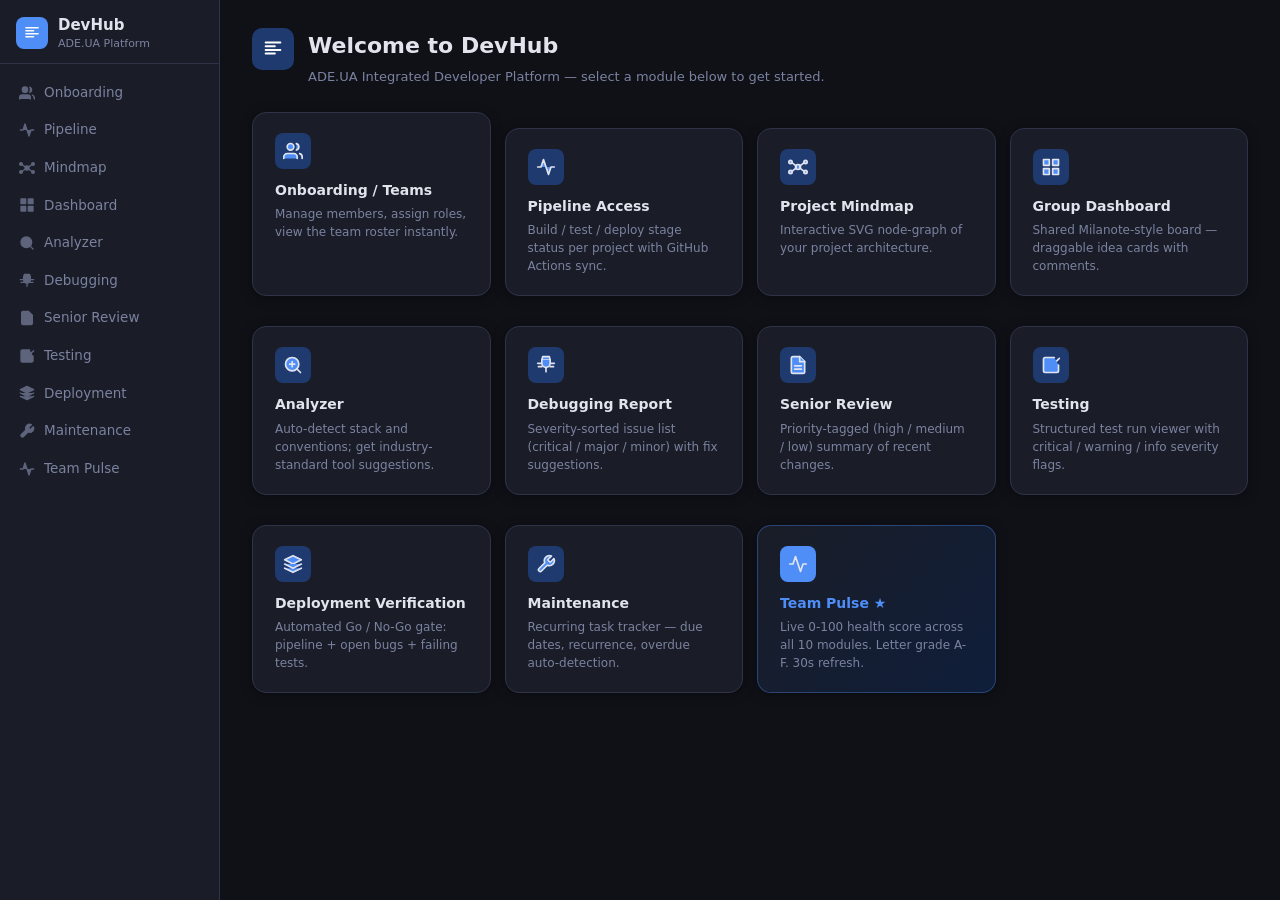
==== frontend/index.html @ e1cdd32f "feat: add SVG icons/logos to all pages, fix .gitignore + .bobignore, update README" ====
﻿<!DOCTYPE html>
<html lang="en">
<head>
  <meta charset="UTF-8" />
  <meta name="viewport" content="width=device-width, initial-scale=1.0" />
  <title>DevHub Platform - Home</title>
  <link rel="stylesheet" href="static/style.css" />
  <style>
    .home-grid { display:grid; grid-template-columns:repeat(auto-fill,minmax(220px,1fr)); gap:14px; margin-top:16px; }
    .home-card { text-decoration:none; color:inherit; transition:border-color .15s, transform .1s; }
    .home-card:hover { border-color:var(--accent); transform:translateY(-1px); }
    .home-card .home-card-icon { transition:background .15s; }
    .home-card-name { font-size:14px; font-weight:600; margin-bottom:4px; }
    .home-card-desc { font-size:12px; color:var(--text-muted); line-height:1.5; }
    .pulse-card { border-color:rgba(79,142,247,.35); background:linear-gradient(135deg,var(--surface),#0f1e3a); }
  </style>
</head>
<body>
<div class="app-shell">
  <nav class="sidebar">
    <div class="sidebar-logo">
      <div class="logo-mark"><svg viewBox="0 0 24 24" xmlns="http://www.w3.org/2000/svg"><path d="M4 5h16M4 9h10M4 13h16M4 17h10" stroke="#fff" stroke-width="2.2" stroke-linecap="round" fill="none"/></svg></div>
      <div class="logo-text"><strong>DevHub</strong><span>ADE.UA Platform</span></div>
    </div>
    <div class="nav-section">
      <a class="nav-link" href="pages/teams.html"><span class="nav-icon"><svg viewBox="0 0 24 24" fill="none" stroke="currentColor" stroke-width="2" stroke-linecap="round" stroke-linejoin="round"><path d="M17 21v-2a4 4 0 0 0-4-4H5a4 4 0 0 0-4 4v2"/><circle cx="9" cy="7" r="4"/><path d="M23 21v-2a4 4 0 0 0-3-3.87M16 3.13a4 4 0 0 1 0 7.75"/></svg></span> Onboarding</a>
      <a class="nav-link" href="pages/pipeline.html"><span class="nav-icon"><svg viewBox="0 0 24 24" fill="none" stroke="currentColor" stroke-width="2" stroke-linecap="round" stroke-linejoin="round"><polyline points="22 12 18 12 15 21 9 3 6 12 2 12"/></svg></span> Pipeline</a>
      <a class="nav-link" href="pages/mindmap.html"><span class="nav-icon"><svg viewBox="0 0 24 24" fill="none" stroke="currentColor" stroke-width="2" stroke-linecap="round" stroke-linejoin="round"><circle cx="12" cy="12" r="3"/><circle cx="3" cy="6" r="2"/><circle cx="21" cy="6" r="2"/><circle cx="3" cy="18" r="2"/><circle cx="21" cy="18" r="2"/><line x1="5" y1="7" x2="10" y2="11"/><line x1="19" y1="7" x2="14" y2="11"/><line x1="5" y1="17" x2="10" y2="13"/><line x1="19" y1="17" x2="14" y2="13"/></svg></span> Mindmap</a>
      <a class="nav-link" href="pages/dashboard.html"><span class="nav-icon"><svg viewBox="0 0 24 24" fill="none" stroke="currentColor" stroke-width="2" stroke-linecap="round" stroke-linejoin="round"><rect x="3" y="3" width="7" height="7"/><rect x="14" y="3" width="7" height="7"/><rect x="14" y="14" width="7" height="7"/><rect x="3" y="14" width="7" height="7"/></svg></span> Dashboard</a>
      <a class="nav-link" href="pages/analyzer.html"><span class="nav-icon"><svg viewBox="0 0 24 24" fill="none" stroke="currentColor" stroke-width="2" stroke-linecap="round" stroke-linejoin="round"><circle cx="11" cy="11" r="8"/><line x1="21" y1="21" x2="16.65" y2="16.65"/><line x1="11" y1="8" x2="11" y2="14"/><line x1="8" y1="11" x2="14" y2="11"/></svg></span> Analyzer</a>
      <a class="nav-link" href="pages/debugging.html"><span class="nav-icon"><svg viewBox="0 0 24 24" fill="none" stroke="currentColor" stroke-width="2" stroke-linecap="round" stroke-linejoin="round"><path d="M8 2h8l1 4H7z"/><path d="M7 6v4a5 5 0 0 0 10 0V6"/><path d="M12 16v4"/><path d="M2 10h4M18 10h4M3 14h4M17 14h4"/></svg></span> Debugging</a>
      <a class="nav-link" href="pages/review.html"><span class="nav-icon"><svg viewBox="0 0 24 24" fill="none" stroke="currentColor" stroke-width="2" stroke-linecap="round" stroke-linejoin="round"><path d="M14 2H6a2 2 0 0 0-2 2v16a2 2 0 0 0 2 2h12a2 2 0 0 0 2-2V8z"/><polyline points="14 2 14 8 20 8"/><line x1="16" y1="13" x2="8" y2="13"/><line x1="16" y1="17" x2="8" y2="17"/></svg></span> Senior Review</a>
      <a class="nav-link" href="pages/testing.html"><span class="nav-icon"><svg viewBox="0 0 24 24" fill="none" stroke="currentColor" stroke-width="2" stroke-linecap="round" stroke-linejoin="round"><polyline points="9 11 12 14 22 4"/><path d="M21 12v7a2 2 0 0 1-2 2H5a2 2 0 0 1-2-2V5a2 2 0 0 1 2-2h11"/></svg></span> Testing</a>
      <a class="nav-link" href="pages/deployment.html"><span class="nav-icon"><svg viewBox="0 0 24 24" fill="none" stroke="currentColor" stroke-width="2" stroke-linecap="round" stroke-linejoin="round"><path d="M12 2L2 7l10 5 10-5-10-5z"/><path d="M2 17l10 5 10-5"/><path d="M2 12l10 5 10-5"/></svg></span> Deployment</a>
      <a class="nav-link" href="pages/maintenance.html"><span class="nav-icon"><svg viewBox="0 0 24 24" fill="none" stroke="currentColor" stroke-width="2" stroke-linecap="round" stroke-linejoin="round"><path d="M14.7 6.3a1 1 0 0 0 0 1.4l1.6 1.6a1 1 0 0 0 1.4 0l3.77-3.77a6 6 0 0 1-7.94 7.94l-6.91 6.91a2.12 2.12 0 0 1-3-3l6.91-6.91a6 6 0 0 1 7.94-7.94l-3.76 3.76z"/></svg></span> Maintenance</a>
      <a class="nav-link" href="pages/pulse.html"><span class="nav-icon"><svg viewBox="0 0 24 24" fill="none" stroke="currentColor" stroke-width="2" stroke-linecap="round" stroke-linejoin="round"><polyline points="22 12 18 12 15 21 9 3 6 12 2 12"/></svg></span> Team Pulse</a>
    </div>
  </nav>

  <main class="main-content">
    <div class="page-header">
      <div class="page-header-icon"><svg viewBox="0 0 24 24" xmlns="http://www.w3.org/2000/svg"><path d="M4 5h16M4 9h10M4 13h16M4 17h10" stroke="#fff" stroke-width="2.2" stroke-linecap="round" fill="none"/></svg></div>
      <div class="page-header-text">
        <div class="page-title">Welcome to DevHub</div>
        <div class="page-sub">ADE.UA Integrated Developer Platform — select a module below to get started.</div>
      </div>
    </div>

    <div class="home-grid">

      <a class="card home-card" href="pages/teams.html">
        <div class="home-card-icon"><svg viewBox="0 0 24 24" fill="none" stroke="currentColor" stroke-width="2" stroke-linecap="round" stroke-linejoin="round"><path d="M17 21v-2a4 4 0 0 0-4-4H5a4 4 0 0 0-4 4v2"/><circle cx="9" cy="7" r="4"/><path d="M23 21v-2a4 4 0 0 0-3-3.87M16 3.13a4 4 0 0 1 0 7.75"/></svg></div>
        <div class="home-card-name">Onboarding / Teams</div>
        <div class="home-card-desc">Manage members, assign roles, view the team roster instantly.</div>
      </a>

      <a class="card home-card" href="pages/pipeline.html">
        <div class="home-card-icon"><svg viewBox="0 0 24 24" fill="none" stroke="currentColor" stroke-width="2" stroke-linecap="round" stroke-linejoin="round"><polyline points="22 12 18 12 15 21 9 3 6 12 2 12"/></svg></div>
        <div class="home-card-name">Pipeline Access</div>
        <div class="home-card-desc">Build / test / deploy stage status per project with GitHub Actions sync.</div>
      </a>

      <a class="card home-card" href="pages/mindmap.html">
        <div class="home-card-icon"><svg viewBox="0 0 24 24" fill="none" stroke="currentColor" stroke-width="2" stroke-linecap="round" stroke-linejoin="round"><circle cx="12" cy="12" r="3"/><circle cx="3" cy="6" r="2"/><circle cx="21" cy="6" r="2"/><circle cx="3" cy="18" r="2"/><circle cx="21" cy="18" r="2"/><line x1="5" y1="7" x2="10" y2="11"/><line x1="19" y1="7" x2="14" y2="11"/><line x1="5" y1="17" x2="10" y2="13"/><line x1="19" y1="17" x2="14" y2="13"/></svg></div>
        <div class="home-card-name">Project Mindmap</div>
        <div class="home-card-desc">Interactive SVG node-graph of your project architecture.</div>
      </a>

      <a class="card home-card" href="pages/dashboard.html">
        <div class="home-card-icon"><svg viewBox="0 0 24 24" fill="none" stroke="currentColor" stroke-width="2" stroke-linecap="round" stroke-linejoin="round"><rect x="3" y="3" width="7" height="7"/><rect x="14" y="3" width="7" height="7"/><rect x="14" y="14" width="7" height="7"/><rect x="3" y="14" width="7" height="7"/></svg></div>
        <div class="home-card-name">Group Dashboard</div>
        <div class="home-card-desc">Shared Milanote-style board — draggable idea cards with comments.</div>
      </a>

      <a class="card home-card" href="pages/analyzer.html">
        <div class="home-card-icon"><svg viewBox="0 0 24 24" fill="none" stroke="currentColor" stroke-width="2" stroke-linecap="round" stroke-linejoin="round"><circle cx="11" cy="11" r="8"/><line x1="21" y1="21" x2="16.65" y2="16.65"/><line x1="11" y1="8" x2="11" y2="14"/><line x1="8" y1="11" x2="14" y2="11"/></svg></div>
        <div class="home-card-name">Analyzer</div>
        <div class="home-card-desc">Auto-detect stack and conventions; get industry-standard tool suggestions.</div>
      </a>

      <a class="card home-card" href="pages/debugging.html">
        <div class="home-card-icon"><svg viewBox="0 0 24 24" fill="none" stroke="currentColor" stroke-width="2" stroke-linecap="round" stroke-linejoin="round"><path d="M8 2h8l1 4H7z"/><path d="M7 6v4a5 5 0 0 0 10 0V6"/><path d="M12 16v4"/><path d="M2 10h4M18 10h4M3 14h4M17 14h4"/></svg></div>
        <div class="home-card-name">Debugging Report</div>
        <div class="home-card-desc">Severity-sorted issue list (critical / major / minor) with fix suggestions.</div>
      </a>

      <a class="card home-card" href="pages/review.html">
        <div class="home-card-icon"><svg viewBox="0 0 24 24" fill="none" stroke="currentColor" stroke-width="2" stroke-linecap="round" stroke-linejoin="round"><path d="M14 2H6a2 2 0 0 0-2 2v16a2 2 0 0 0 2 2h12a2 2 0 0 0 2-2V8z"/><polyline points="14 2 14 8 20 8"/><line x1="16" y1="13" x2="8" y2="13"/><line x1="16" y1="17" x2="8" y2="17"/></svg></div>
        <div class="home-card-name">Senior Review</div>
        <div class="home-card-desc">Priority-tagged (high / medium / low) summary of recent changes.</div>
      </a>

      <a class="card home-card" href="pages/testing.html">
        <div class="home-card-icon"><svg viewBox="0 0 24 24" fill="none" stroke="currentColor" stroke-width="2" stroke-linecap="round" stroke-linejoin="round"><polyline points="9 11 12 14 22 4"/><path d="M21 12v7a2 2 0 0 1-2 2H5a2 2 0 0 1-2-2V5a2 2 0 0 1 2-2h11"/></svg></div>
        <div class="home-card-name">Testing</div>
        <div class="home-card-desc">Structured test run viewer with critical / warning / info severity flags.</div>
      </a>

      <a class="card home-card" href="pages/deployment.html">
        <div class="home-card-icon"><svg viewBox="0 0 24 24" fill="none" stroke="currentColor" stroke-width="2" stroke-linecap="round" stroke-linejoin="round"><path d="M12 2L2 7l10 5 10-5-10-5z"/><path d="M2 17l10 5 10-5"/><path d="M2 12l10 5 10-5"/></svg></div>
        <div class="home-card-name">Deployment Verification</div>
        <div class="home-card-desc">Automated Go / No-Go gate: pipeline + open bugs + failing tests.</div>
      </a>

      <a class="card home-card" href="pages/maintenance.html">
        <div class="home-card-icon"><svg viewBox="0 0 24 24" fill="none" stroke="currentColor" stroke-width="2" stroke-linecap="round" stroke-linejoin="round"><path d="M14.7 6.3a1 1 0 0 0 0 1.4l1.6 1.6a1 1 0 0 0 1.4 0l3.77-3.77a6 6 0 0 1-7.94 7.94l-6.91 6.91a2.12 2.12 0 0 1-3-3l6.91-6.91a6 6 0 0 1 7.94-7.94l-3.76 3.76z"/></svg></div>
        <div class="home-card-name">Maintenance</div>
        <div class="home-card-desc">Recurring task tracker — due dates, recurrence, overdue auto-detection.</div>
      </a>

      <a class="card home-card pulse-card" href="pages/pulse.html">
        <div class="home-card-icon" style="background:var(--accent)"><svg viewBox="0 0 24 24" fill="none" stroke="currentColor" stroke-width="2" stroke-linecap="round" stroke-linejoin="round"><polyline points="22 12 18 12 15 21 9 3 6 12 2 12"/></svg></div>
        <div class="home-card-name" style="color:var(--accent)">Team Pulse ★</div>
        <div class="home-card-desc">Live 0-100 health score across all 10 modules. Letter grade A-F. 30s refresh.</div>
      </a>

    </div>
  </main>
</div>
<div id="toast-container"></div>
<script src="static/app.js"></script>
<script src="static/api-client.js"></script>
</body>
</html>
---- frontend/static/style.css ----
﻿/* -- DevHub Platform -- Global Stylesheet ----------------------------------- */

:root {
  --bg:          #0f1117;
  --surface:     #1a1d27;
  --surface-2:   #22263a;
  --border:      #2e3347;
  --text:        #e2e4ed;
  --text-muted:  #7b82a0;
  --accent:      #4f8ef7;
  --accent-dim:  #1e3a6e;
  --success:     #2ecc71;
  --warning:     #f39c12;
  --danger:      #e74c3c;
  --info:        #3498db;
  --radius:      8px;
  --radius-lg:   14px;
  --shadow:      0 2px 12px rgba(0,0,0,.35);
  --nav-width:   220px;
  --font:        -apple-system, "Segoe UI", system-ui, sans-serif;
}

*, *::before, *::after { box-sizing: border-box; margin: 0; padding: 0; }

html, body {
  height: 100%;
  font-family: var(--font);
  font-size: 14px;
  line-height: 1.6;
  background: var(--bg);
  color: var(--text);
}

/* -- Layout --------------------------------------------------------------- */
.app-shell {
  display: flex;
  height: 100vh;
  overflow: hidden;
}

.sidebar {
  width: var(--nav-width);
  background: var(--surface);
  border-right: 1px solid var(--border);
  display: flex;
  flex-direction: column;
  flex-shrink: 0;
  overflow-y: auto;
}

.sidebar-logo {
  padding: 16px 16px 12px;
  border-bottom: 1px solid var(--border);
  display: flex;
  align-items: center;
  gap: 10px;
}
.sidebar-logo .logo-mark {
  width: 32px; height: 32px; flex-shrink: 0;
  background: var(--accent);
  border-radius: 8px;
  display: flex; align-items: center; justify-content: center;
}
.sidebar-logo .logo-mark svg { width: 18px; height: 18px; fill: #fff; }
.sidebar-logo .logo-text { line-height: 1.2; }
.sidebar-logo .logo-text strong { font-size: 15px; font-weight: 700; color: var(--text); display: block; }
.sidebar-logo .logo-text span   { color: var(--text-muted); font-weight: 400; font-size: 11px; }

.nav-section { padding: 10px 0 4px; }
.nav-label { font-size: 10px; text-transform: uppercase; letter-spacing: 1px; color: var(--text-muted); padding: 0 16px 4px; }

.nav-link {
  display: flex;
  align-items: center;
  gap: 9px;
  padding: 8px 16px;
  color: var(--text-muted);
  text-decoration: none;
  font-size: 13.5px;
  transition: background .15s, color .15s;
  border-left: 3px solid transparent;
}
.nav-link:hover        { background: var(--surface-2); color: var(--text); }
.nav-link.active       { color: var(--accent); border-left-color: var(--accent); background: var(--accent-dim); }
.nav-link .nav-icon    { width: 16px; height: 16px; flex-shrink: 0; opacity: .7; }
.nav-link:hover .nav-icon, .nav-link.active .nav-icon { opacity: 1; }
.nav-link .nav-icon svg { width: 16px; height: 16px; fill: currentColor; display: block; }

.main-content {
  flex: 1;
  overflow-y: auto;
  padding: 28px 32px;
  background: var(--bg);
}

/* -- Page header ---------------------------------------------------------- */
.page-header { margin-bottom: 24px; display: flex; align-items: flex-start; gap: 14px; }
.page-header-icon {
  width: 42px; height: 42px; flex-shrink: 0;
  background: var(--accent-dim);
  border-radius: 10px;
  display: flex; align-items: center; justify-content: center;
}
.page-header-icon svg { width: 22px; height: 22px; fill: var(--accent); }
.page-header-text { flex: 1; }
.page-title  { font-size: 22px; font-weight: 700; color: var(--text); }
.page-sub    { color: var(--text-muted); font-size: 13px; margin-top: 4px; }

/* -- Cards ----------------------------------------------------------------- */
.card {
  background: var(--surface);
  border: 1px solid var(--border);
  border-radius: var(--radius-lg);
  padding: 20px 22px;
  box-shadow: var(--shadow);
}
.card + .card { margin-top: 16px; }
.card-title { font-size: 15px; font-weight: 600; margin-bottom: 12px; display: flex; align-items: center; gap: 8px; }
.card-title svg { width: 16px; height: 16px; fill: var(--accent); flex-shrink: 0; }
/* Home grid cards */
.home-card-icon {
  width: 36px; height: 36px;
  background: var(--accent-dim);
  border-radius: 8px;
  display: flex; align-items: center; justify-content: center;
  margin-bottom: 10px;
}
.home-card-icon svg { width: 20px; height: 20px; fill: var(--accent); }
.card:hover .home-card-icon { background: var(--accent); }
.card:hover .home-card-icon svg { fill: #fff; }

/* -- Badges ---------------------------------------------------------------- */
.badge {
  display: inline-block;
  padding: 2px 9px;
  border-radius: 99px;
  font-size: 11.5px;
  font-weight: 600;
  text-transform: uppercase;
  letter-spacing: .4px;
}
.badge-success  { background: #1a3d2b; color: var(--success); }
.badge-warning  { background: #3a2a0a; color: var(--warning); }
.badge-danger   { background: #3a0f0f; color: var(--danger);  }
.badge-info     { background: #0e2840; color: var(--info);    }
.badge-muted    { background: var(--surface-2); color: var(--text-muted); }
.badge-accent   { background: var(--accent-dim); color: var(--accent); }

/* -- Buttons --------------------------------------------------------------- */
.btn {
  display: inline-flex;
  align-items: center;
  gap: 6px;
  padding: 7px 16px;
  border-radius: var(--radius);
  font-size: 13px;
  font-weight: 500;
  cursor: pointer;
  border: 1px solid transparent;
  transition: opacity .15s, background .15s;
  text-decoration: none;
}
.btn:disabled { opacity: .45; cursor: not-allowed; }
.btn-primary  { background: var(--accent); color: #fff; border-color: var(--accent); }
.btn-primary:hover  { opacity: .88; }
.btn-danger   { background: var(--danger); color: #fff; border-color: var(--danger); }
.btn-danger:hover   { opacity: .88; }
.btn-ghost    { background: transparent; color: var(--text-muted); border-color: var(--border); }
.btn-ghost:hover    { background: var(--surface-2); color: var(--text); }
.btn-sm { padding: 4px 10px; font-size: 12px; }

/* -- Forms ----------------------------------------------------------------- */
.form-group { margin-bottom: 14px; }
.form-label { display: block; font-size: 12.5px; color: var(--text-muted); margin-bottom: 5px; }
.form-input, .form-select, .form-textarea {
  width: 100%;
  background: var(--surface-2);
  border: 1px solid var(--border);
  border-radius: var(--radius);
  color: var(--text);
  font-family: var(--font);
  font-size: 13.5px;
  padding: 7px 11px;
  outline: none;
  transition: border-color .15s;
}
.form-input:focus, .form-select:focus, .form-textarea:focus { border-color: var(--accent); }
.form-textarea { resize: vertical; min-height: 80px; }
.form-select option { background: var(--surface-2); }

/* -- Table ----------------------------------------------------------------- */
.table-wrap { overflow-x: auto; }
table { width: 100%; border-collapse: collapse; font-size: 13.5px; }
thead th {
  text-align: left;
  padding: 9px 12px;
  font-size: 11.5px;
  text-transform: uppercase;
  letter-spacing: .6px;
  color: var(--text-muted);
  border-bottom: 1px solid var(--border);
}
tbody td { padding: 10px 12px; border-bottom: 1px solid var(--border); vertical-align: middle; }
tbody tr:last-child td { border-bottom: none; }
tbody tr:hover { background: var(--surface-2); }

/* -- Toast notifications --------------------------------------------------- */
#toast-container {
  position: fixed;
  bottom: 24px;
  right: 24px;
  display: flex;
  flex-direction: column;
  gap: 8px;
  z-index: 9999;
}
.toast {
  background: var(--surface);
  border: 1px solid var(--border);
  border-radius: var(--radius);
  padding: 10px 16px;
  font-size: 13px;
  box-shadow: var(--shadow);
  animation: slide-in .2s ease;
  max-width: 320px;
}
.toast.success { border-left: 3px solid var(--success); }
.toast.error   { border-left: 3px solid var(--danger);  }
.toast.info    { border-left: 3px solid var(--accent);  }
@keyframes slide-in { from { transform: translateX(30px); opacity: 0; } to { transform: none; opacity: 1; } }

/* -- Utility --------------------------------------------------------------- */
.flex         { display: flex; }
.flex-col     { flex-direction: column; }
.items-center { align-items: center; }
.justify-between { justify-content: space-between; }
.gap-8        { gap: 8px; }
.gap-12       { gap: 12px; }
.mt-8         { margin-top: 8px; }
.mt-16        { margin-top: 16px; }
.mt-24        { margin-top: 24px; }
.text-muted   { color: var(--text-muted); }
.text-sm      { font-size: 12.5px; }
.w-full       { width: 100%; }
.grid-2       { display: grid; grid-template-columns: 1fr 1fr; gap: 16px; }
.grid-3       { display: grid; grid-template-columns: repeat(3, 1fr); gap: 16px; }

/* -- Pulse ring (Team Pulse page) ------------------------------------------ */
.pulse-ring-wrap { position: relative; display: inline-flex; align-items: center; justify-content: center; }
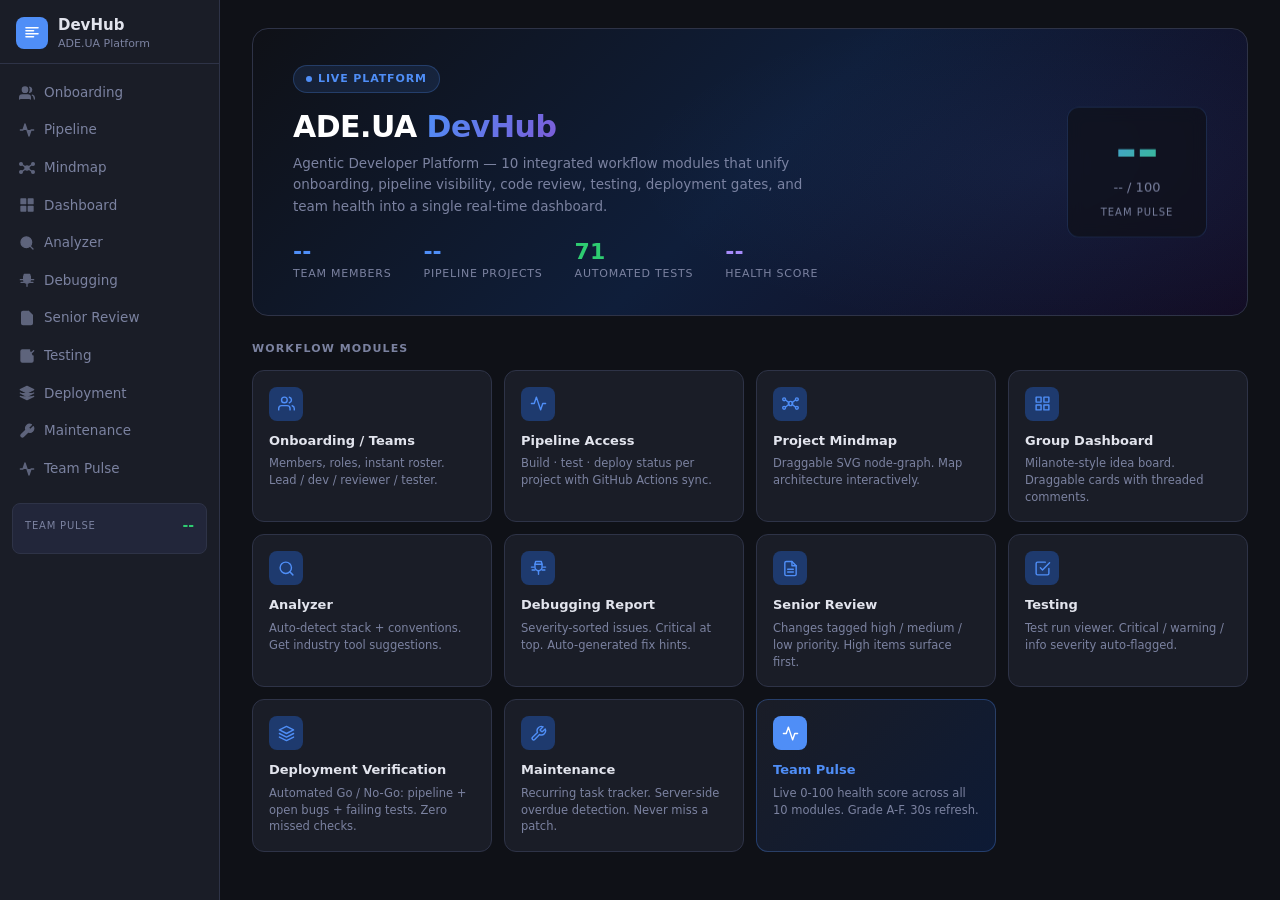
==== commit cfce305e: "feat: Grade A pulse (100/100), UI overhaul homepage, remove names from splash, add issue resolve end" ====
--- a/frontend/index.html
+++ b/frontend/index.html
@@ -3,16 +3,93 @@
 <head>
   <meta charset="UTF-8" />
   <meta name="viewport" content="width=device-width, initial-scale=1.0" />
-  <title>DevHub Platform - Home</title>
+  <title>ADE.UA DevHub - Home</title>
   <link rel="stylesheet" href="static/style.css" />
   <style>
-    .home-grid { display:grid; grid-template-columns:repeat(auto-fill,minmax(220px,1fr)); gap:14px; margin-top:16px; }
-    .home-card { text-decoration:none; color:inherit; transition:border-color .15s, transform .1s; }
-    .home-card:hover { border-color:var(--accent); transform:translateY(-1px); }
-    .home-card .home-card-icon { transition:background .15s; }
-    .home-card-name { font-size:14px; font-weight:600; margin-bottom:4px; }
-    .home-card-desc { font-size:12px; color:var(--text-muted); line-height:1.5; }
-    .pulse-card { border-color:rgba(79,142,247,.35); background:linear-gradient(135deg,var(--surface),#0f1e3a); }
+    /* Hero */
+    .hero {
+      background: linear-gradient(135deg, #0f1117 0%, #0f1e3a 50%, #130d25 100%);
+      border: 1px solid var(--border);
+      border-radius: 16px;
+      padding: 36px 40px 32px;
+      margin-bottom: 24px;
+      position: relative;
+      overflow: hidden;
+    }
+    .hero::before {
+      content:'';position:absolute;inset:0;
+      background: radial-gradient(ellipse 60% 80% at 80% 50%, rgba(79,142,247,.07) 0%, transparent 70%);
+      pointer-events:none;
+    }
+    .hero-badge {
+      display:inline-flex;align-items:center;gap:6px;
+      background:rgba(79,142,247,.12);border:1px solid rgba(79,142,247,.25);
+      border-radius:99px;padding:4px 12px;font-size:11px;font-weight:600;
+      letter-spacing:.08em;text-transform:uppercase;color:var(--accent);
+      margin-bottom:16px;
+    }
+    .hero-badge-dot { width:6px;height:6px;border-radius:50%;background:var(--accent);animation:pulse-dot 2s ease infinite; }
+    @keyframes pulse-dot { 0%,100%{opacity:1;transform:scale(1)} 50%{opacity:.5;transform:scale(.8)} }
+    .hero-title { font-size:30px;font-weight:800;color:#fff;letter-spacing:-.5px;line-height:1.2;margin-bottom:8px; }
+    .hero-title span { background:linear-gradient(120deg,var(--accent),#7c5cd8);-webkit-background-clip:text;-webkit-text-fill-color:transparent;background-clip:text; }
+    .hero-sub { font-size:13.5px;color:var(--text-muted);max-width:540px;line-height:1.6;margin-bottom:24px; }
+    .hero-stats { display:flex;gap:32px;flex-wrap:wrap; }
+    .hero-stat { display:flex;flex-direction:column;gap:2px; }
+    .hero-stat-val { font-size:22px;font-weight:800;color:#fff;line-height:1; }
+    .hero-stat-val.green { color:var(--success); }
+    .hero-stat-val.blue  { color:var(--accent); }
+    .hero-stat-val.purple{ color:#a78bfa; }
+    .hero-stat-label { font-size:11px;color:var(--text-muted);text-transform:uppercase;letter-spacing:.07em; }
+    /* Pulse widget */
+    .pulse-widget {
+      position:absolute;right:40px;top:50%;transform:translateY(-50%);
+      background:rgba(15,17,23,.7);border:1px solid rgba(79,142,247,.2);
+      border-radius:12px;padding:16px 20px;min-width:140px;text-align:center;
+      backdrop-filter:blur(8px);
+    }
+    .pulse-grade { font-size:52px;font-weight:900;line-height:1;
+      background:linear-gradient(135deg,var(--accent),var(--success));
+      -webkit-background-clip:text;-webkit-text-fill-color:transparent;background-clip:text; }
+    .pulse-score-val { font-size:13px;color:var(--text-muted);margin-top:2px; }
+    .pulse-label { font-size:10px;text-transform:uppercase;letter-spacing:.1em;color:var(--text-muted);margin-top:6px; }
+    /* Module grid */
+    .section-title { font-size:11px;font-weight:700;text-transform:uppercase;letter-spacing:.1em;color:var(--text-muted);margin-bottom:12px;margin-top:4px; }
+    .mod-grid { display:grid;grid-template-columns:repeat(auto-fill,minmax(200px,1fr));gap:12px;margin-bottom:20px; }
+    .mod-card {
+      text-decoration:none;color:inherit;
+      background:var(--surface);border:1px solid var(--border);border-radius:12px;
+      padding:16px;display:flex;flex-direction:column;gap:0;
+      transition:border-color .15s,transform .12s,background .15s;cursor:pointer;
+    }
+    .mod-card:hover { border-color:var(--accent);transform:translateY(-2px);background:var(--surface-2); }
+    .mod-icon {
+      width:34px;height:34px;border-radius:8px;background:var(--accent-dim);
+      display:flex;align-items:center;justify-content:center;margin-bottom:10px;
+      transition:background .15s;
+    }
+    .mod-icon svg { width:17px;height:17px;stroke:var(--accent); }
+    .mod-card:hover .mod-icon { background:var(--accent); }
+    .mod-card:hover .mod-icon svg { stroke:#fff; }
+    .mod-name { font-size:13px;font-weight:600;margin-bottom:4px;color:var(--text); }
+    .mod-desc { font-size:11.5px;color:var(--text-muted);line-height:1.45; }
+    .mod-card.pulse-card { border-color:rgba(79,142,247,.3);background:linear-gradient(135deg,var(--surface),#0d1a35); }
+    .mod-card.pulse-card .mod-icon { background:var(--accent); }
+    .mod-card.pulse-card .mod-icon svg { stroke:#fff; }
+    .mod-card.pulse-card .mod-name { color:var(--accent); }
+    /* Sidebar pulse live */
+    .sidebar-pulse {
+      margin:12px 12px 0;padding:10px 12px;
+      background:var(--surface-2);border:1px solid var(--border);border-radius:8px;font-size:12px;
+    }
+    .sidebar-pulse-header { display:flex;justify-content:space-between;align-items:center;margin-bottom:6px; }
+    .sidebar-pulse-label { font-size:10px;text-transform:uppercase;letter-spacing:.08em;color:var(--text-muted); }
+    .sidebar-pulse-grade { font-weight:800;color:var(--success);font-size:14px; }
+    .dim-bar-wrap { display:flex;flex-direction:column;gap:4px; }
+    .dim-bar-row { display:flex;align-items:center;gap:6px; }
+    .dim-bar-name { width:52px;font-size:10px;color:var(--text-muted);flex-shrink:0;text-transform:capitalize; }
+    .dim-bar-track { flex:1;height:4px;background:rgba(255,255,255,.07);border-radius:99px;overflow:hidden; }
+    .dim-bar-fill { height:100%;border-radius:99px;background:var(--accent);transition:width .6s ease; }
+    .dim-bar-fill.full { background:var(--success); }
   </style>
 </head>
 <body>
@@ -27,7 +104,7 @@
       <a class="nav-link" href="pages/pipeline.html"><span class="nav-icon"><svg viewBox="0 0 24 24" fill="none" stroke="currentColor" stroke-width="2" stroke-linecap="round" stroke-linejoin="round"><polyline points="22 12 18 12 15 21 9 3 6 12 2 12"/></svg></span> Pipeline</a>
       <a class="nav-link" href="pages/mindmap.html"><span class="nav-icon"><svg viewBox="0 0 24 24" fill="none" stroke="currentColor" stroke-width="2" stroke-linecap="round" stroke-linejoin="round"><circle cx="12" cy="12" r="3"/><circle cx="3" cy="6" r="2"/><circle cx="21" cy="6" r="2"/><circle cx="3" cy="18" r="2"/><circle cx="21" cy="18" r="2"/><line x1="5" y1="7" x2="10" y2="11"/><line x1="19" y1="7" x2="14" y2="11"/><line x1="5" y1="17" x2="10" y2="13"/><line x1="19" y1="17" x2="14" y2="13"/></svg></span> Mindmap</a>
       <a class="nav-link" href="pages/dashboard.html"><span class="nav-icon"><svg viewBox="0 0 24 24" fill="none" stroke="currentColor" stroke-width="2" stroke-linecap="round" stroke-linejoin="round"><rect x="3" y="3" width="7" height="7"/><rect x="14" y="3" width="7" height="7"/><rect x="14" y="14" width="7" height="7"/><rect x="3" y="14" width="7" height="7"/></svg></span> Dashboard</a>
-      <a class="nav-link" href="pages/analyzer.html"><span class="nav-icon"><svg viewBox="0 0 24 24" fill="none" stroke="currentColor" stroke-width="2" stroke-linecap="round" stroke-linejoin="round"><circle cx="11" cy="11" r="8"/><line x1="21" y1="21" x2="16.65" y2="16.65"/><line x1="11" y1="8" x2="11" y2="14"/><line x1="8" y1="11" x2="14" y2="11"/></svg></span> Analyzer</a>
+      <a class="nav-link" href="pages/analyzer.html"><span class="nav-icon"><svg viewBox="0 0 24 24" fill="none" stroke="currentColor" stroke-width="2" stroke-linecap="round" stroke-linejoin="round"><circle cx="11" cy="11" r="8"/><line x1="21" y1="21" x2="16.65" y2="16.65"/></svg></span> Analyzer</a>
       <a class="nav-link" href="pages/debugging.html"><span class="nav-icon"><svg viewBox="0 0 24 24" fill="none" stroke="currentColor" stroke-width="2" stroke-linecap="round" stroke-linejoin="round"><path d="M8 2h8l1 4H7z"/><path d="M7 6v4a5 5 0 0 0 10 0V6"/><path d="M12 16v4"/><path d="M2 10h4M18 10h4M3 14h4M17 14h4"/></svg></span> Debugging</a>
       <a class="nav-link" href="pages/review.html"><span class="nav-icon"><svg viewBox="0 0 24 24" fill="none" stroke="currentColor" stroke-width="2" stroke-linecap="round" stroke-linejoin="round"><path d="M14 2H6a2 2 0 0 0-2 2v16a2 2 0 0 0 2 2h12a2 2 0 0 0 2-2V8z"/><polyline points="14 2 14 8 20 8"/><line x1="16" y1="13" x2="8" y2="13"/><line x1="16" y1="17" x2="8" y2="17"/></svg></span> Senior Review</a>
       <a class="nav-link" href="pages/testing.html"><span class="nav-icon"><svg viewBox="0 0 24 24" fill="none" stroke="currentColor" stroke-width="2" stroke-linecap="round" stroke-linejoin="round"><polyline points="9 11 12 14 22 4"/><path d="M21 12v7a2 2 0 0 1-2 2H5a2 2 0 0 1-2-2V5a2 2 0 0 1 2-2h11"/></svg></span> Testing</a>
@@ -35,83 +112,94 @@
       <a class="nav-link" href="pages/maintenance.html"><span class="nav-icon"><svg viewBox="0 0 24 24" fill="none" stroke="currentColor" stroke-width="2" stroke-linecap="round" stroke-linejoin="round"><path d="M14.7 6.3a1 1 0 0 0 0 1.4l1.6 1.6a1 1 0 0 0 1.4 0l3.77-3.77a6 6 0 0 1-7.94 7.94l-6.91 6.91a2.12 2.12 0 0 1-3-3l6.91-6.91a6 6 0 0 1 7.94-7.94l-3.76 3.76z"/></svg></span> Maintenance</a>
       <a class="nav-link" href="pages/pulse.html"><span class="nav-icon"><svg viewBox="0 0 24 24" fill="none" stroke="currentColor" stroke-width="2" stroke-linecap="round" stroke-linejoin="round"><polyline points="22 12 18 12 15 21 9 3 6 12 2 12"/></svg></span> Team Pulse</a>
     </div>
+    <!-- Live Pulse mini-widget in sidebar -->
+    <div class="sidebar-pulse" id="sb-pulse">
+      <div class="sidebar-pulse-header">
+        <span class="sidebar-pulse-label">Team Pulse</span>
+        <span class="sidebar-pulse-grade" id="sb-grade">--</span>
+      </div>
+      <div class="dim-bar-wrap" id="sb-dims"></div>
+    </div>
   </nav>
 
   <main class="main-content">
-    <div class="page-header">
-      <div class="page-header-icon"><svg viewBox="0 0 24 24" xmlns="http://www.w3.org/2000/svg"><path d="M4 5h16M4 9h10M4 13h16M4 17h10" stroke="#fff" stroke-width="2.2" stroke-linecap="round" fill="none"/></svg></div>
-      <div class="page-header-text">
-        <div class="page-title">Welcome to DevHub</div>
-        <div class="page-sub">ADE.UA Integrated Developer Platform — select a module below to get started.</div>
+
+    <!-- Hero -->
+    <div class="hero">
+      <div class="hero-badge"><span class="hero-badge-dot"></span>Live Platform</div>
+      <div class="hero-title">ADE.UA <span>DevHub</span></div>
+      <div class="hero-sub">Agentic Developer Platform — 10 integrated workflow modules that unify onboarding, pipeline visibility, code review, testing, deployment gates, and team health into a single real-time dashboard.</div>
+      <div class="hero-stats">
+        <div class="hero-stat"><span class="hero-stat-val blue" id="stat-members">--</span><span class="hero-stat-label">Team Members</span></div>
+        <div class="hero-stat"><span class="hero-stat-val blue" id="stat-projects">--</span><span class="hero-stat-label">Pipeline Projects</span></div>
+        <div class="hero-stat"><span class="hero-stat-val green" id="stat-tests">71</span><span class="hero-stat-label">Automated Tests</span></div>
+        <div class="hero-stat"><span class="hero-stat-val purple" id="stat-score">--</span><span class="hero-stat-label">Health Score</span></div>
       </div>
-    </div>
-
-    <div class="home-grid">
-
-      <a class="card home-card" href="pages/teams.html">
-        <div class="home-card-icon"><svg viewBox="0 0 24 24" fill="none" stroke="currentColor" stroke-width="2" stroke-linecap="round" stroke-linejoin="round"><path d="M17 21v-2a4 4 0 0 0-4-4H5a4 4 0 0 0-4 4v2"/><circle cx="9" cy="7" r="4"/><path d="M23 21v-2a4 4 0 0 0-3-3.87M16 3.13a4 4 0 0 1 0 7.75"/></svg></div>
-        <div class="home-card-name">Onboarding / Teams</div>
-        <div class="home-card-desc">Manage members, assign roles, view the team roster instantly.</div>
-      </a>
-
-      <a class="card home-card" href="pages/pipeline.html">
-        <div class="home-card-icon"><svg viewBox="0 0 24 24" fill="none" stroke="currentColor" stroke-width="2" stroke-linecap="round" stroke-linejoin="round"><polyline points="22 12 18 12 15 21 9 3 6 12 2 12"/></svg></div>
-        <div class="home-card-name">Pipeline Access</div>
-        <div class="home-card-desc">Build / test / deploy stage status per project with GitHub Actions sync.</div>
-      </a>
-
-      <a class="card home-card" href="pages/mindmap.html">
-        <div class="home-card-icon"><svg viewBox="0 0 24 24" fill="none" stroke="currentColor" stroke-width="2" stroke-linecap="round" stroke-linejoin="round"><circle cx="12" cy="12" r="3"/><circle cx="3" cy="6" r="2"/><circle cx="21" cy="6" r="2"/><circle cx="3" cy="18" r="2"/><circle cx="21" cy="18" r="2"/><line x1="5" y1="7" x2="10" y2="11"/><line x1="19" y1="7" x2="14" y2="11"/><line x1="5" y1="17" x2="10" y2="13"/><line x1="19" y1="17" x2="14" y2="13"/></svg></div>
-        <div class="home-card-name">Project Mindmap</div>
-        <div class="home-card-desc">Interactive SVG node-graph of your project architecture.</div>
-      </a>
-
-      <a class="card home-card" href="pages/dashboard.html">
-        <div class="home-card-icon"><svg viewBox="0 0 24 24" fill="none" stroke="currentColor" stroke-width="2" stroke-linecap="round" stroke-linejoin="round"><rect x="3" y="3" width="7" height="7"/><rect x="14" y="3" width="7" height="7"/><rect x="14" y="14" width="7" height="7"/><rect x="3" y="14" width="7" height="7"/></svg></div>
-        <div class="home-card-name">Group Dashboard</div>
-        <div class="home-card-desc">Shared Milanote-style board — draggable idea cards with comments.</div>
-      </a>
-
-      <a class="card home-card" href="pages/analyzer.html">
-        <div class="home-card-icon"><svg viewBox="0 0 24 24" fill="none" stroke="currentColor" stroke-width="2" stroke-linecap="round" stroke-linejoin="round"><circle cx="11" cy="11" r="8"/><line x1="21" y1="21" x2="16.65" y2="16.65"/><line x1="11" y1="8" x2="11" y2="14"/><line x1="8" y1="11" x2="14" y2="11"/></svg></div>
-        <div class="home-card-name">Analyzer</div>
-        <div class="home-card-desc">Auto-detect stack and conventions; get industry-standard tool suggestions.</div>
-      </a>
-
-      <a class="card home-card" href="pages/debugging.html">
-        <div class="home-card-icon"><svg viewBox="0 0 24 24" fill="none" stroke="currentColor" stroke-width="2" stroke-linecap="round" stroke-linejoin="round"><path d="M8 2h8l1 4H7z"/><path d="M7 6v4a5 5 0 0 0 10 0V6"/><path d="M12 16v4"/><path d="M2 10h4M18 10h4M3 14h4M17 14h4"/></svg></div>
-        <div class="home-card-name">Debugging Report</div>
-        <div class="home-card-desc">Severity-sorted issue list (critical / major / minor) with fix suggestions.</div>
-      </a>
-
-      <a class="card home-card" href="pages/review.html">
-        <div class="home-card-icon"><svg viewBox="0 0 24 24" fill="none" stroke="currentColor" stroke-width="2" stroke-linecap="round" stroke-linejoin="round"><path d="M14 2H6a2 2 0 0 0-2 2v16a2 2 0 0 0 2 2h12a2 2 0 0 0 2-2V8z"/><polyline points="14 2 14 8 20 8"/><line x1="16" y1="13" x2="8" y2="13"/><line x1="16" y1="17" x2="8" y2="17"/></svg></div>
-        <div class="home-card-name">Senior Review</div>
-        <div class="home-card-desc">Priority-tagged (high / medium / low) summary of recent changes.</div>
-      </a>
-
-      <a class="card home-card" href="pages/testing.html">
-        <div class="home-card-icon"><svg viewBox="0 0 24 24" fill="none" stroke="currentColor" stroke-width="2" stroke-linecap="round" stroke-linejoin="round"><polyline points="9 11 12 14 22 4"/><path d="M21 12v7a2 2 0 0 1-2 2H5a2 2 0 0 1-2-2V5a2 2 0 0 1 2-2h11"/></svg></div>
-        <div class="home-card-name">Testing</div>
-        <div class="home-card-desc">Structured test run viewer with critical / warning / info severity flags.</div>
-      </a>
-
-      <a class="card home-card" href="pages/deployment.html">
-        <div class="home-card-icon"><svg viewBox="0 0 24 24" fill="none" stroke="currentColor" stroke-width="2" stroke-linecap="round" stroke-linejoin="round"><path d="M12 2L2 7l10 5 10-5-10-5z"/><path d="M2 17l10 5 10-5"/><path d="M2 12l10 5 10-5"/></svg></div>
-        <div class="home-card-name">Deployment Verification</div>
-        <div class="home-card-desc">Automated Go / No-Go gate: pipeline + open bugs + failing tests.</div>
-      </a>
-
-      <a class="card home-card" href="pages/maintenance.html">
-        <div class="home-card-icon"><svg viewBox="0 0 24 24" fill="none" stroke="currentColor" stroke-width="2" stroke-linecap="round" stroke-linejoin="round"><path d="M14.7 6.3a1 1 0 0 0 0 1.4l1.6 1.6a1 1 0 0 0 1.4 0l3.77-3.77a6 6 0 0 1-7.94 7.94l-6.91 6.91a2.12 2.12 0 0 1-3-3l6.91-6.91a6 6 0 0 1 7.94-7.94l-3.76 3.76z"/></svg></div>
-        <div class="home-card-name">Maintenance</div>
-        <div class="home-card-desc">Recurring task tracker — due dates, recurrence, overdue auto-detection.</div>
-      </a>
-
-      <a class="card home-card pulse-card" href="pages/pulse.html">
-        <div class="home-card-icon" style="background:var(--accent)"><svg viewBox="0 0 24 24" fill="none" stroke="currentColor" stroke-width="2" stroke-linecap="round" stroke-linejoin="round"><polyline points="22 12 18 12 15 21 9 3 6 12 2 12"/></svg></div>
-        <div class="home-card-name" style="color:var(--accent)">Team Pulse ★</div>
-        <div class="home-card-desc">Live 0-100 health score across all 10 modules. Letter grade A-F. 30s refresh.</div>
+      <div class="pulse-widget">
+        <div class="pulse-grade" id="hero-grade">--</div>
+        <div class="pulse-score-val" id="hero-score">-- / 100</div>
+        <div class="pulse-label">Team Pulse</div>
+      </div>
+    </div>
+
+    <!-- Modules -->
+    <div class="section-title">Workflow Modules</div>
+    <div class="mod-grid">
+
+      <a class="mod-card" href="pages/teams.html">
+        <div class="mod-icon"><svg viewBox="0 0 24 24" fill="none" stroke="currentColor" stroke-width="2" stroke-linecap="round" stroke-linejoin="round"><path d="M17 21v-2a4 4 0 0 0-4-4H5a4 4 0 0 0-4 4v2"/><circle cx="9" cy="7" r="4"/><path d="M23 21v-2a4 4 0 0 0-3-3.87M16 3.13a4 4 0 0 1 0 7.75"/></svg></div>
+        <div class="mod-name">Onboarding / Teams</div>
+        <div class="mod-desc">Members, roles, instant roster. Lead / dev / reviewer / tester.</div>
+      </a>
+      <a class="mod-card" href="pages/pipeline.html">
+        <div class="mod-icon"><svg viewBox="0 0 24 24" fill="none" stroke="currentColor" stroke-width="2" stroke-linecap="round" stroke-linejoin="round"><polyline points="22 12 18 12 15 21 9 3 6 12 2 12"/></svg></div>
+        <div class="mod-name">Pipeline Access</div>
+        <div class="mod-desc">Build · test · deploy status per project with GitHub Actions sync.</div>
+      </a>
+      <a class="mod-card" href="pages/mindmap.html">
+        <div class="mod-icon"><svg viewBox="0 0 24 24" fill="none" stroke="currentColor" stroke-width="2" stroke-linecap="round" stroke-linejoin="round"><circle cx="12" cy="12" r="3"/><circle cx="3" cy="6" r="2"/><circle cx="21" cy="6" r="2"/><circle cx="3" cy="18" r="2"/><circle cx="21" cy="18" r="2"/><line x1="5" y1="7" x2="10" y2="11"/><line x1="19" y1="7" x2="14" y2="11"/><line x1="5" y1="17" x2="10" y2="13"/><line x1="19" y1="17" x2="14" y2="13"/></svg></div>
+        <div class="mod-name">Project Mindmap</div>
+        <div class="mod-desc">Draggable SVG node-graph. Map architecture interactively.</div>
+      </a>
+      <a class="mod-card" href="pages/dashboard.html">
+        <div class="mod-icon"><svg viewBox="0 0 24 24" fill="none" stroke="currentColor" stroke-width="2" stroke-linecap="round" stroke-linejoin="round"><rect x="3" y="3" width="7" height="7"/><rect x="14" y="3" width="7" height="7"/><rect x="14" y="14" width="7" height="7"/><rect x="3" y="14" width="7" height="7"/></svg></div>
+        <div class="mod-name">Group Dashboard</div>
+        <div class="mod-desc">Milanote-style idea board. Draggable cards with threaded comments.</div>
+      </a>
+      <a class="mod-card" href="pages/analyzer.html">
+        <div class="mod-icon"><svg viewBox="0 0 24 24" fill="none" stroke="currentColor" stroke-width="2" stroke-linecap="round" stroke-linejoin="round"><circle cx="11" cy="11" r="8"/><line x1="21" y1="21" x2="16.65" y2="16.65"/></svg></div>
+        <div class="mod-name">Analyzer</div>
+        <div class="mod-desc">Auto-detect stack + conventions. Get industry tool suggestions.</div>
+      </a>
+      <a class="mod-card" href="pages/debugging.html">
+        <div class="mod-icon"><svg viewBox="0 0 24 24" fill="none" stroke="currentColor" stroke-width="2" stroke-linecap="round" stroke-linejoin="round"><path d="M8 2h8l1 4H7z"/><path d="M7 6v4a5 5 0 0 0 10 0V6"/><path d="M12 16v4"/><path d="M2 10h4M18 10h4M3 14h4M17 14h4"/></svg></div>
+        <div class="mod-name">Debugging Report</div>
+        <div class="mod-desc">Severity-sorted issues. Critical at top. Auto-generated fix hints.</div>
+      </a>
+      <a class="mod-card" href="pages/review.html">
+        <div class="mod-icon"><svg viewBox="0 0 24 24" fill="none" stroke="currentColor" stroke-width="2" stroke-linecap="round" stroke-linejoin="round"><path d="M14 2H6a2 2 0 0 0-2 2v16a2 2 0 0 0 2 2h12a2 2 0 0 0 2-2V8z"/><polyline points="14 2 14 8 20 8"/><line x1="16" y1="13" x2="8" y2="13"/><line x1="16" y1="17" x2="8" y2="17"/></svg></div>
+        <div class="mod-name">Senior Review</div>
+        <div class="mod-desc">Changes tagged high / medium / low priority. High items surface first.</div>
+      </a>
+      <a class="mod-card" href="pages/testing.html">
+        <div class="mod-icon"><svg viewBox="0 0 24 24" fill="none" stroke="currentColor" stroke-width="2" stroke-linecap="round" stroke-linejoin="round"><polyline points="9 11 12 14 22 4"/><path d="M21 12v7a2 2 0 0 1-2 2H5a2 2 0 0 1-2-2V5a2 2 0 0 1 2-2h11"/></svg></div>
+        <div class="mod-name">Testing</div>
+        <div class="mod-desc">Test run viewer. Critical / warning / info severity auto-flagged.</div>
+      </a>
+      <a class="mod-card" href="pages/deployment.html">
+        <div class="mod-icon"><svg viewBox="0 0 24 24" fill="none" stroke="currentColor" stroke-width="2" stroke-linecap="round" stroke-linejoin="round"><path d="M12 2L2 7l10 5 10-5-10-5z"/><path d="M2 17l10 5 10-5"/><path d="M2 12l10 5 10-5"/></svg></div>
+        <div class="mod-name">Deployment Verification</div>
+        <div class="mod-desc">Automated Go / No-Go: pipeline + open bugs + failing tests. Zero missed checks.</div>
+      </a>
+      <a class="mod-card" href="pages/maintenance.html">
+        <div class="mod-icon"><svg viewBox="0 0 24 24" fill="none" stroke="currentColor" stroke-width="2" stroke-linecap="round" stroke-linejoin="round"><path d="M14.7 6.3a1 1 0 0 0 0 1.4l1.6 1.6a1 1 0 0 0 1.4 0l3.77-3.77a6 6 0 0 1-7.94 7.94l-6.91 6.91a2.12 2.12 0 0 1-3-3l6.91-6.91a6 6 0 0 1 7.94-7.94l-3.76 3.76z"/></svg></div>
+        <div class="mod-name">Maintenance</div>
+        <div class="mod-desc">Recurring task tracker. Server-side overdue detection. Never miss a patch.</div>
+      </a>
+      <a class="mod-card pulse-card" href="pages/pulse.html">
+        <div class="mod-icon"><svg viewBox="0 0 24 24" fill="none" stroke="currentColor" stroke-width="2" stroke-linecap="round" stroke-linejoin="round"><polyline points="22 12 18 12 15 21 9 3 6 12 2 12"/></svg></div>
+        <div class="mod-name">Team Pulse</div>
+        <div class="mod-desc">Live 0-100 health score across all 10 modules. Grade A-F. 30s refresh.</div>
       </a>
 
     </div>
@@ -120,5 +208,35 @@
 <div id="toast-container"></div>
 <script src="static/app.js"></script>
 <script src="static/api-client.js"></script>
+<script>
+async function loadHero() {
+  try {
+    const [teams, pipe, pulse] = await Promise.all([
+      fetch('/api/teams/members').then(r=>r.json()),
+      fetch('/api/pipeline/projects').then(r=>r.json()),
+      fetch('/api/pulse/score').then(r=>r.json())
+    ]);
+    document.getElementById('stat-members').textContent  = teams.members?.length ?? '--';
+    document.getElementById('stat-projects').textContent = pipe.projects?.length ?? '--';
+    document.getElementById('stat-score').textContent    = pulse.overall ?? '--';
+    document.getElementById('hero-grade').textContent    = pulse.grade  ?? '--';
+    document.getElementById('hero-score').textContent    = (pulse.overall ?? '--') + ' / 100';
+    document.getElementById('sb-grade').textContent      = pulse.grade  ?? '--';
+    // sidebar dimension bars
+    const dims = pulse.dimensions;
+    if (dims) {
+      const wrap = document.getElementById('sb-dims');
+      wrap.innerHTML = Object.entries(dims).map(([name, d]) => `+
+        `+'<div class="dim-bar-row">'+
+        `+'<span class="dim-bar-name">'+name.slice(0,7)+'</span>'+
+        `+'<div class="dim-bar-track"><div class="dim-bar-fill'+(d.score>=100?' full':'')+'" style="width:'+d.score+'%"></div></div>'+
+        `+'</div>'
+      ).join('');
+    }
+  } catch(e) {}
+}
+loadHero();
+setInterval(loadHero, 30000);
+</script>
 </body>
 </html>
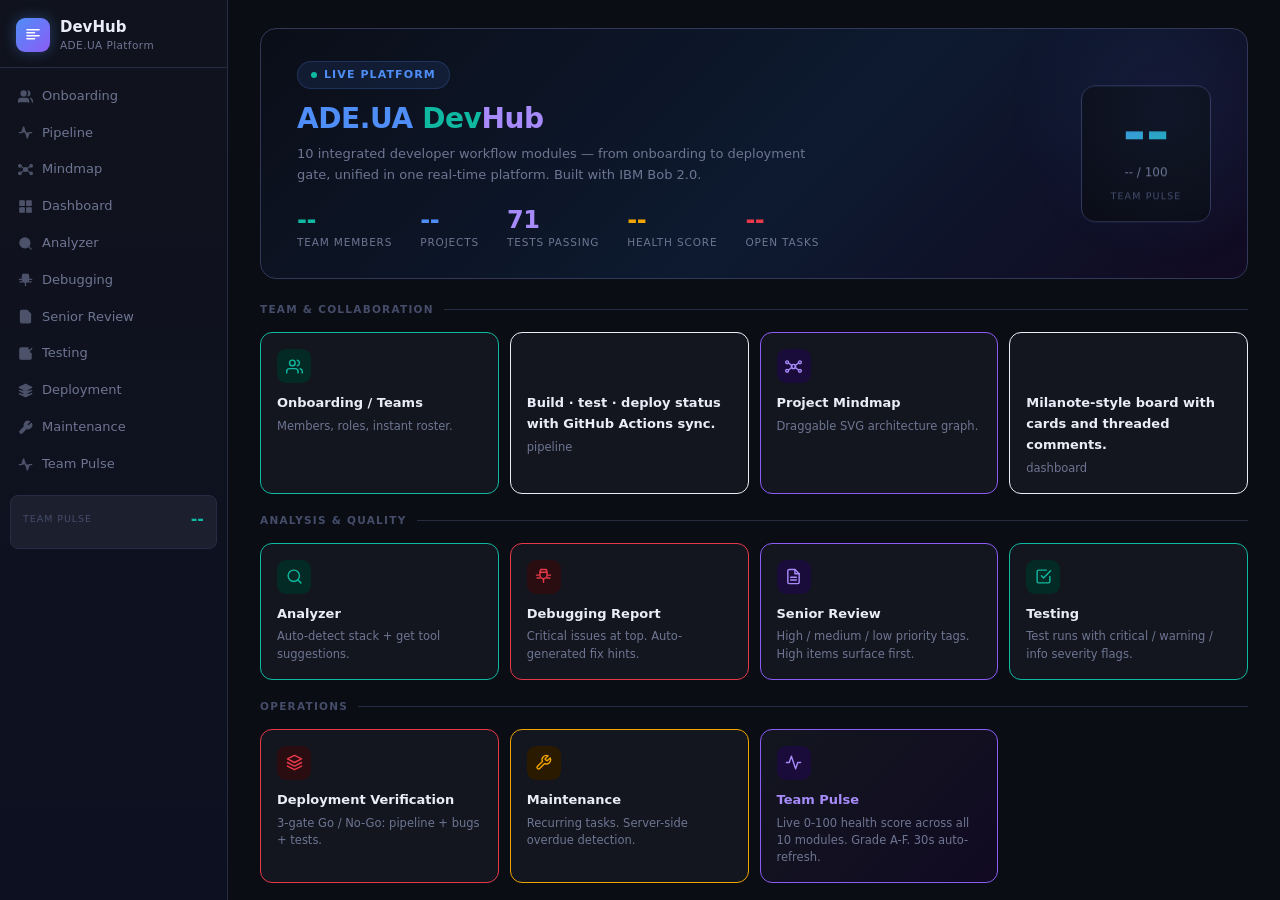
==== commit 5a13c156: "fix: ApiClient pulse missing causing ReferenceError on all pages; UI overhaul with scarlet/ochre/tea" ====
--- a/frontend/index.html
+++ b/frontend/index.html
@@ -3,97 +3,105 @@
 <head>
   <meta charset="UTF-8" />
   <meta name="viewport" content="width=device-width, initial-scale=1.0" />
-  <title>ADE.UA DevHub - Home</title>
+  <title>ADE.UA DevHub</title>
   <link rel="stylesheet" href="static/style.css" />
   <style>
     /* Hero */
     .hero {
-      background: linear-gradient(135deg, #0f1117 0%, #0f1e3a 50%, #130d25 100%);
-      border: 1px solid var(--border);
-      border-radius: 16px;
-      padding: 36px 40px 32px;
-      margin-bottom: 24px;
-      position: relative;
-      overflow: hidden;
-    }
-    .hero::before {
-      content:'';position:absolute;inset:0;
-      background: radial-gradient(ellipse 60% 80% at 80% 50%, rgba(79,142,247,.07) 0%, transparent 70%);
+      background: linear-gradient(135deg, #0b0e18 0%, #0d1a30 55%, #110a22 100%);
+      border: 1px solid var(--border-2);
+      border-radius: 16px; padding: 32px 36px 28px;
+      margin-bottom: 22px; position: relative; overflow: hidden;
+    }
+    .hero::after {
+      content:''; position:absolute; right:-80px; top:-80px;
+      width:320px; height:320px; border-radius:50%;
+      background: radial-gradient(circle, rgba(79,142,247,.08) 0%, transparent 70%);
       pointer-events:none;
     }
-    .hero-badge {
-      display:inline-flex;align-items:center;gap:6px;
-      background:rgba(79,142,247,.12);border:1px solid rgba(79,142,247,.25);
-      border-radius:99px;padding:4px 12px;font-size:11px;font-weight:600;
-      letter-spacing:.08em;text-transform:uppercase;color:var(--accent);
-      margin-bottom:16px;
-    }
-    .hero-badge-dot { width:6px;height:6px;border-radius:50%;background:var(--accent);animation:pulse-dot 2s ease infinite; }
-    @keyframes pulse-dot { 0%,100%{opacity:1;transform:scale(1)} 50%{opacity:.5;transform:scale(.8)} }
-    .hero-title { font-size:30px;font-weight:800;color:#fff;letter-spacing:-.5px;line-height:1.2;margin-bottom:8px; }
-    .hero-title span { background:linear-gradient(120deg,var(--accent),#7c5cd8);-webkit-background-clip:text;-webkit-text-fill-color:transparent;background-clip:text; }
-    .hero-sub { font-size:13.5px;color:var(--text-muted);max-width:540px;line-height:1.6;margin-bottom:24px; }
-    .hero-stats { display:flex;gap:32px;flex-wrap:wrap; }
-    .hero-stat { display:flex;flex-direction:column;gap:2px; }
-    .hero-stat-val { font-size:22px;font-weight:800;color:#fff;line-height:1; }
-    .hero-stat-val.green { color:var(--success); }
-    .hero-stat-val.blue  { color:var(--accent); }
-    .hero-stat-val.purple{ color:#a78bfa; }
-    .hero-stat-label { font-size:11px;color:var(--text-muted);text-transform:uppercase;letter-spacing:.07em; }
+    .hero-eyebrow {
+      display:inline-flex; align-items:center; gap:7px; margin-bottom:14px;
+      background:rgba(79,142,247,.1); border:1px solid rgba(79,142,247,.2);
+      border-radius:99px; padding:4px 13px; font-size:11px; font-weight:700;
+      letter-spacing:.1em; text-transform:uppercase; color:var(--accent);
+    }
+    .live-dot { width:6px;height:6px;border-radius:50%;background:var(--teal);
+      animation:blink 2s ease infinite; }
+    @keyframes blink {0%,100%{opacity:1}50%{opacity:.3}}
+    .hero-title { font-size:28px;font-weight:900;letter-spacing:-.4px;line-height:1.15;margin-bottom:8px; }
+    .hero-title .t-blue   { color:var(--accent); }
+    .hero-title .t-teal   { color:var(--teal); }
+    .hero-title .t-violet { color:var(--violet-bright); }
+    .hero-sub { font-size:13px;color:var(--text-muted);max-width:520px;line-height:1.65;margin-bottom:22px; }
+    .stat-row { display:flex;gap:28px;flex-wrap:wrap;align-items:flex-end; }
+    .stat { display:flex;flex-direction:column;gap:2px; }
+    .stat-val { font-size:24px;font-weight:900;line-height:1;letter-spacing:-.5px; }
+    .stat-label { font-size:10.5px;color:var(--text-muted);text-transform:uppercase;letter-spacing:.08em; }
     /* Pulse widget */
-    .pulse-widget {
-      position:absolute;right:40px;top:50%;transform:translateY(-50%);
-      background:rgba(15,17,23,.7);border:1px solid rgba(79,142,247,.2);
-      border-radius:12px;padding:16px 20px;min-width:140px;text-align:center;
-      backdrop-filter:blur(8px);
-    }
-    .pulse-grade { font-size:52px;font-weight:900;line-height:1;
-      background:linear-gradient(135deg,var(--accent),var(--success));
+    .pulse-float {
+      position:absolute;right:36px;top:50%;transform:translateY(-50%);
+      background:rgba(11,13,20,.85);border:1px solid var(--border-2);
+      border-radius:14px;padding:18px 22px;min-width:130px;text-align:center;
+      backdrop-filter:blur(12px);
+    }
+    .pf-grade { font-size:56px;font-weight:900;line-height:1;
+      background:linear-gradient(135deg,var(--accent),var(--teal));
       -webkit-background-clip:text;-webkit-text-fill-color:transparent;background-clip:text; }
-    .pulse-score-val { font-size:13px;color:var(--text-muted);margin-top:2px; }
-    .pulse-label { font-size:10px;text-transform:uppercase;letter-spacing:.1em;color:var(--text-muted);margin-top:6px; }
+    .pf-score { font-size:12px;color:var(--text-muted);margin-top:3px; }
+    .pf-label { font-size:9.5px;text-transform:uppercase;letter-spacing:.12em;color:var(--text-dim);margin-top:6px; }
     /* Module grid */
-    .section-title { font-size:11px;font-weight:700;text-transform:uppercase;letter-spacing:.1em;color:var(--text-muted);margin-bottom:12px;margin-top:4px; }
-    .mod-grid { display:grid;grid-template-columns:repeat(auto-fill,minmax(200px,1fr));gap:12px;margin-bottom:20px; }
+    .section-head {
+      display:flex;align-items:center;gap:10px;margin-bottom:14px;margin-top:4px;
+    }
+    .section-head-line { flex:1;height:1px;background:var(--border); }
+    .section-head-label { font-size:10.5px;font-weight:700;text-transform:uppercase;
+      letter-spacing:.12em;color:var(--text-dim);white-space:nowrap; }
+    .mod-grid { display:grid;grid-template-columns:repeat(auto-fill,minmax(195px,1fr));gap:11px;margin-bottom:18px; }
     .mod-card {
       text-decoration:none;color:inherit;
-      background:var(--surface);border:1px solid var(--border);border-radius:12px;
-      padding:16px;display:flex;flex-direction:column;gap:0;
-      transition:border-color .15s,transform .12s,background .15s;cursor:pointer;
-    }
-    .mod-card:hover { border-color:var(--accent);transform:translateY(-2px);background:var(--surface-2); }
+      background:var(--surface);
+      border:1px solid var(--card-border, var(--border));
+      border-radius:12px;padding:16px;
+      display:flex;flex-direction:column;
+      transition:border-color .15s,transform .12s,background .15s;
+    }
+    .mod-card:hover { transform:translateY(-2px); background:var(--surface-2);
+      border-color:var(--card-border, var(--border)); box-shadow: 0 4px 20px rgba(0,0,0,.4); }
     .mod-icon {
-      width:34px;height:34px;border-radius:8px;background:var(--accent-dim);
+      width:34px;height:34px;border-radius:9px;
+      background:var(--card-icon-bg, var(--surface-2));
       display:flex;align-items:center;justify-content:center;margin-bottom:10px;
       transition:background .15s;
     }
-    .mod-icon svg { width:17px;height:17px;stroke:var(--accent); }
-    .mod-card:hover .mod-icon { background:var(--accent); }
+    .mod-icon svg { width:17px;height:17px;stroke:var(--card-icon-color, var(--accent)); fill:none; }
+    .mod-card:hover .mod-icon { background:var(--card-icon-hover, var(--accent)); }
     .mod-card:hover .mod-icon svg { stroke:#fff; }
-    .mod-name { font-size:13px;font-weight:600;margin-bottom:4px;color:var(--text); }
-    .mod-desc { font-size:11.5px;color:var(--text-muted);line-height:1.45; }
-    .mod-card.pulse-card { border-color:rgba(79,142,247,.3);background:linear-gradient(135deg,var(--surface),#0d1a35); }
-    .mod-card.pulse-card .mod-icon { background:var(--accent); }
-    .mod-card.pulse-card .mod-icon svg { stroke:#fff; }
-    .mod-card.pulse-card .mod-name { color:var(--accent); }
-    /* Sidebar pulse live */
-    .sidebar-pulse {
-      margin:12px 12px 0;padding:10px 12px;
-      background:var(--surface-2);border:1px solid var(--border);border-radius:8px;font-size:12px;
-    }
-    .sidebar-pulse-header { display:flex;justify-content:space-between;align-items:center;margin-bottom:6px; }
-    .sidebar-pulse-label { font-size:10px;text-transform:uppercase;letter-spacing:.08em;color:var(--text-muted); }
-    .sidebar-pulse-grade { font-weight:800;color:var(--success);font-size:14px; }
-    .dim-bar-wrap { display:flex;flex-direction:column;gap:4px; }
-    .dim-bar-row { display:flex;align-items:center;gap:6px; }
-    .dim-bar-name { width:52px;font-size:10px;color:var(--text-muted);flex-shrink:0;text-transform:capitalize; }
-    .dim-bar-track { flex:1;height:4px;background:rgba(255,255,255,.07);border-radius:99px;overflow:hidden; }
-    .dim-bar-fill { height:100%;border-radius:99px;background:var(--accent);transition:width .6s ease; }
-    .dim-bar-fill.full { background:var(--success); }
+    .mod-name { font-size:13px;font-weight:700;margin-bottom:4px;color:var(--text); }
+    .mod-desc { font-size:11.5px;color:var(--text-muted);line-height:1.5; }
+    /* Pulse card special */
+    .pulse-card {
+      background:linear-gradient(135deg,var(--surface),#110a22);
+      border-color:var(--violet) !important;
+    }
+    .pulse-card .mod-icon { background:var(--violet-dim); }
+    .pulse-card .mod-icon svg { stroke:var(--violet-bright); }
+    .pulse-card:hover .mod-icon { background:var(--violet); }
+    .pulse-card .mod-name { color:var(--violet-bright); }
+    /* Sidebar live pulse */
+    .sb-pulse-wrap { margin:10px 10px 0; padding:10px 12px;
+      background:var(--surface-2);border:1px solid var(--border);border-radius:8px; }
+    .sb-pulse-top { display:flex;justify-content:space-between;align-items:center;margin-bottom:7px; }
+    .sb-pulse-lbl { font-size:9.5px;text-transform:uppercase;letter-spacing:.1em;color:var(--text-dim); }
+    .sb-pulse-grade { font-size:16px;font-weight:900;color:var(--teal); }
+    .dimrow { display:flex;align-items:center;gap:5px;margin-bottom:3px; }
+    .dimrow-name { width:46px;font-size:9.5px;color:var(--text-dim);text-transform:capitalize; }
+    .dimrow-track { flex:1;height:3px;background:rgba(255,255,255,.06);border-radius:99px;overflow:hidden; }
+    .dimrow-fill { height:100%;border-radius:99px;transition:width .6s; }
   </style>
 </head>
 <body>
 <div class="app-shell">
+  <!-- Sidebar -->
   <nav class="sidebar">
     <div class="sidebar-logo">
       <div class="logo-mark"><svg viewBox="0 0 24 24" xmlns="http://www.w3.org/2000/svg"><path d="M4 5h16M4 9h10M4 13h16M4 17h10" stroke="#fff" stroke-width="2.2" stroke-linecap="round" fill="none"/></svg></div>
@@ -112,13 +120,13 @@
       <a class="nav-link" href="pages/maintenance.html"><span class="nav-icon"><svg viewBox="0 0 24 24" fill="none" stroke="currentColor" stroke-width="2" stroke-linecap="round" stroke-linejoin="round"><path d="M14.7 6.3a1 1 0 0 0 0 1.4l1.6 1.6a1 1 0 0 0 1.4 0l3.77-3.77a6 6 0 0 1-7.94 7.94l-6.91 6.91a2.12 2.12 0 0 1-3-3l6.91-6.91a6 6 0 0 1 7.94-7.94l-3.76 3.76z"/></svg></span> Maintenance</a>
       <a class="nav-link" href="pages/pulse.html"><span class="nav-icon"><svg viewBox="0 0 24 24" fill="none" stroke="currentColor" stroke-width="2" stroke-linecap="round" stroke-linejoin="round"><polyline points="22 12 18 12 15 21 9 3 6 12 2 12"/></svg></span> Team Pulse</a>
     </div>
-    <!-- Live Pulse mini-widget in sidebar -->
-    <div class="sidebar-pulse" id="sb-pulse">
-      <div class="sidebar-pulse-header">
-        <span class="sidebar-pulse-label">Team Pulse</span>
-        <span class="sidebar-pulse-grade" id="sb-grade">--</span>
-      </div>
-      <div class="dim-bar-wrap" id="sb-dims"></div>
+    <!-- Live sidebar pulse widget -->
+    <div class="sb-pulse-wrap">
+      <div class="sb-pulse-top">
+        <span class="sb-pulse-lbl">Team Pulse</span>
+        <span class="sb-pulse-grade" id="sb-grade">--</span>
+      </div>
+      <div id="sb-dims"></div>
     </div>
   </nav>
 
@@ -126,117 +134,142 @@
 
     <!-- Hero -->
     <div class="hero">
-      <div class="hero-badge"><span class="hero-badge-dot"></span>Live Platform</div>
-      <div class="hero-title">ADE.UA <span>DevHub</span></div>
-      <div class="hero-sub">Agentic Developer Platform — 10 integrated workflow modules that unify onboarding, pipeline visibility, code review, testing, deployment gates, and team health into a single real-time dashboard.</div>
-      <div class="hero-stats">
-        <div class="hero-stat"><span class="hero-stat-val blue" id="stat-members">--</span><span class="hero-stat-label">Team Members</span></div>
-        <div class="hero-stat"><span class="hero-stat-val blue" id="stat-projects">--</span><span class="hero-stat-label">Pipeline Projects</span></div>
-        <div class="hero-stat"><span class="hero-stat-val green" id="stat-tests">71</span><span class="hero-stat-label">Automated Tests</span></div>
-        <div class="hero-stat"><span class="hero-stat-val purple" id="stat-score">--</span><span class="hero-stat-label">Health Score</span></div>
-      </div>
-      <div class="pulse-widget">
-        <div class="pulse-grade" id="hero-grade">--</div>
-        <div class="pulse-score-val" id="hero-score">-- / 100</div>
-        <div class="pulse-label">Team Pulse</div>
-      </div>
-    </div>
-
-    <!-- Modules -->
-    <div class="section-title">Workflow Modules</div>
+      <div class="hero-eyebrow"><span class="live-dot"></span>Live Platform</div>
+      <div class="hero-title">
+        <span class="t-blue">ADE.UA</span> <span class="t-teal">Dev</span><span class="t-violet">Hub</span>
+      </div>
+      <div class="hero-sub">10 integrated developer workflow modules — from onboarding to deployment gate, unified in one real-time platform. Built with IBM Bob 2.0.</div>
+      <div class="stat-row">
+        <div class="stat"><span class="stat-val" id="st-members" style="color:var(--teal)">--</span><span class="stat-label">Team Members</span></div>
+        <div class="stat"><span class="stat-val" id="st-projects" style="color:var(--accent)">--</span><span class="stat-label">Projects</span></div>
+        <div class="stat"><span class="stat-val" style="color:var(--violet-bright)">71</span><span class="stat-label">Tests Passing</span></div>
+        <div class="stat"><span class="stat-val" id="st-score" style="color:var(--ochre-bright)">--</span><span class="stat-label">Health Score</span></div>
+        <div class="stat"><span class="stat-val" id="st-tasks" style="color:var(--scarlet)">--</span><span class="stat-label">Open Tasks</span></div>
+      </div>
+      <div class="pulse-float">
+        <div class="pf-grade" id="pf-grade">--</div>
+        <div class="pf-score" id="pf-score">-- / 100</div>
+        <div class="pf-label">Team Pulse</div>
+      </div>
+    </div>
+
+    <!-- Team & Collaboration -->
+    <div class="section-head">
+      <span class="section-head-label">Team &amp; Collaboration</span>
+      <div class="section-head-line"></div>
+    </div>
     <div class="mod-grid">
-
-      <a class="mod-card" href="pages/teams.html">
+      <a class="mod-card" href="pages/teams.html" style="--card-icon-bg:var(--teal-dim);--card-border:var(--teal);--card-icon-color:var(--teal);--card-icon-hover:var(--teal);">
         <div class="mod-icon"><svg viewBox="0 0 24 24" fill="none" stroke="currentColor" stroke-width="2" stroke-linecap="round" stroke-linejoin="round"><path d="M17 21v-2a4 4 0 0 0-4-4H5a4 4 0 0 0-4 4v2"/><circle cx="9" cy="7" r="4"/><path d="M23 21v-2a4 4 0 0 0-3-3.87M16 3.13a4 4 0 0 1 0 7.75"/></svg></div>
         <div class="mod-name">Onboarding / Teams</div>
-        <div class="mod-desc">Members, roles, instant roster. Lead / dev / reviewer / tester.</div>
-      </a>
-      <a class="mod-card" href="pages/pipeline.html">
-        <div class="mod-icon"><svg viewBox="0 0 24 24" fill="none" stroke="currentColor" stroke-width="2" stroke-linecap="round" stroke-linejoin="round"><polyline points="22 12 18 12 15 21 9 3 6 12 2 12"/></svg></div>
-        <div class="mod-name">Pipeline Access</div>
-        <div class="mod-desc">Build · test · deploy status per project with GitHub Actions sync.</div>
-      </a>
-      <a class="mod-card" href="pages/mindmap.html">
+        <div class="mod-desc">Members, roles, instant roster.</div>
+      </a>
+      <a class="mod-card" href="pages/pipeline.html" style="--card-icon-bg:;--card-border:;--card-icon-color:;--card-icon-hover:;">
+        <div class="mod-icon"></div>
+        <div class="mod-name">Build · test · deploy status with GitHub Actions sync.</div>
+        <div class="mod-desc">pipeline</div>
+      </a>
+      <a class="mod-card" href="pages/mindmap.html" style="--card-icon-bg:var(--violet-dim);--card-border:var(--violet);--card-icon-color:var(--violet-bright);--card-icon-hover:var(--violet);">
         <div class="mod-icon"><svg viewBox="0 0 24 24" fill="none" stroke="currentColor" stroke-width="2" stroke-linecap="round" stroke-linejoin="round"><circle cx="12" cy="12" r="3"/><circle cx="3" cy="6" r="2"/><circle cx="21" cy="6" r="2"/><circle cx="3" cy="18" r="2"/><circle cx="21" cy="18" r="2"/><line x1="5" y1="7" x2="10" y2="11"/><line x1="19" y1="7" x2="14" y2="11"/><line x1="5" y1="17" x2="10" y2="13"/><line x1="19" y1="17" x2="14" y2="13"/></svg></div>
         <div class="mod-name">Project Mindmap</div>
-        <div class="mod-desc">Draggable SVG node-graph. Map architecture interactively.</div>
-      </a>
-      <a class="mod-card" href="pages/dashboard.html">
-        <div class="mod-icon"><svg viewBox="0 0 24 24" fill="none" stroke="currentColor" stroke-width="2" stroke-linecap="round" stroke-linejoin="round"><rect x="3" y="3" width="7" height="7"/><rect x="14" y="3" width="7" height="7"/><rect x="14" y="14" width="7" height="7"/><rect x="3" y="14" width="7" height="7"/></svg></div>
-        <div class="mod-name">Group Dashboard</div>
-        <div class="mod-desc">Milanote-style idea board. Draggable cards with threaded comments.</div>
-      </a>
-      <a class="mod-card" href="pages/analyzer.html">
+        <div class="mod-desc">Draggable SVG architecture graph.</div>
+      </a>
+      <a class="mod-card" href="pages/dashboard.html"board" style="--card-icon-bg:;--card-border:;--card-icon-color:;--card-icon-hover:;">
+        <div class="mod-icon"></div>
+        <div class="mod-name">Milanote-style board with cards and threaded comments.</div>
+        <div class="mod-desc">dashboard</div>
+      </a>
+    </div>
+
+    <!-- Analysis & Quality -->
+    <div class="section-head">
+      <span class="section-head-label">Analysis &amp; Quality</span>
+      <div class="section-head-line"></div>
+    </div>
+    <div class="mod-grid">
+      <a class="mod-card" href="pages/analyzer.html" style="--card-icon-bg:var(--teal-dim);--card-border:var(--teal);--card-icon-color:var(--teal);--card-icon-hover:var(--teal);">
         <div class="mod-icon"><svg viewBox="0 0 24 24" fill="none" stroke="currentColor" stroke-width="2" stroke-linecap="round" stroke-linejoin="round"><circle cx="11" cy="11" r="8"/><line x1="21" y1="21" x2="16.65" y2="16.65"/></svg></div>
         <div class="mod-name">Analyzer</div>
-        <div class="mod-desc">Auto-detect stack + conventions. Get industry tool suggestions.</div>
-      </a>
-      <a class="mod-card" href="pages/debugging.html">
+        <div class="mod-desc">Auto-detect stack + get tool suggestions.</div>
+      </a>
+      <a class="mod-card" href="pages/debugging.html" style="--card-icon-bg:var(--scarlet-dim);--card-border:var(--scarlet);--card-icon-color:var(--scarlet);--card-icon-hover:var(--scarlet);">
         <div class="mod-icon"><svg viewBox="0 0 24 24" fill="none" stroke="currentColor" stroke-width="2" stroke-linecap="round" stroke-linejoin="round"><path d="M8 2h8l1 4H7z"/><path d="M7 6v4a5 5 0 0 0 10 0V6"/><path d="M12 16v4"/><path d="M2 10h4M18 10h4M3 14h4M17 14h4"/></svg></div>
         <div class="mod-name">Debugging Report</div>
-        <div class="mod-desc">Severity-sorted issues. Critical at top. Auto-generated fix hints.</div>
-      </a>
-      <a class="mod-card" href="pages/review.html">
+        <div class="mod-desc">Critical issues at top. Auto-generated fix hints.</div>
+      </a>
+      <a class="mod-card" href="pages/review.html" style="--card-icon-bg:var(--violet-dim);--card-border:var(--violet);--card-icon-color:var(--violet-bright);--card-icon-hover:var(--violet);">
         <div class="mod-icon"><svg viewBox="0 0 24 24" fill="none" stroke="currentColor" stroke-width="2" stroke-linecap="round" stroke-linejoin="round"><path d="M14 2H6a2 2 0 0 0-2 2v16a2 2 0 0 0 2 2h12a2 2 0 0 0 2-2V8z"/><polyline points="14 2 14 8 20 8"/><line x1="16" y1="13" x2="8" y2="13"/><line x1="16" y1="17" x2="8" y2="17"/></svg></div>
         <div class="mod-name">Senior Review</div>
-        <div class="mod-desc">Changes tagged high / medium / low priority. High items surface first.</div>
-      </a>
-      <a class="mod-card" href="pages/testing.html">
+        <div class="mod-desc">High / medium / low priority tags. High items surface first.</div>
+      </a>
+      <a class="mod-card" href="pages/testing.html" style="--card-icon-bg:var(--teal-dim);--card-border:var(--teal);--card-icon-color:var(--teal);--card-icon-hover:var(--teal);">
         <div class="mod-icon"><svg viewBox="0 0 24 24" fill="none" stroke="currentColor" stroke-width="2" stroke-linecap="round" stroke-linejoin="round"><polyline points="9 11 12 14 22 4"/><path d="M21 12v7a2 2 0 0 1-2 2H5a2 2 0 0 1-2-2V5a2 2 0 0 1 2-2h11"/></svg></div>
         <div class="mod-name">Testing</div>
-        <div class="mod-desc">Test run viewer. Critical / warning / info severity auto-flagged.</div>
-      </a>
-      <a class="mod-card" href="pages/deployment.html">
+        <div class="mod-desc">Test runs with critical / warning / info severity flags.</div>
+      </a>
+    </div>
+
+    <!-- Operations -->
+    <div class="section-head">
+      <span class="section-head-label">Operations</span>
+      <div class="section-head-line"></div>
+    </div>
+    <div class="mod-grid">
+      <a class="mod-card" href="pages/deployment.html" style="--card-icon-bg:var(--scarlet-dim);--card-border:var(--scarlet);--card-icon-color:var(--scarlet);--card-icon-hover:var(--scarlet);">
         <div class="mod-icon"><svg viewBox="0 0 24 24" fill="none" stroke="currentColor" stroke-width="2" stroke-linecap="round" stroke-linejoin="round"><path d="M12 2L2 7l10 5 10-5-10-5z"/><path d="M2 17l10 5 10-5"/><path d="M2 12l10 5 10-5"/></svg></div>
         <div class="mod-name">Deployment Verification</div>
-        <div class="mod-desc">Automated Go / No-Go: pipeline + open bugs + failing tests. Zero missed checks.</div>
-      </a>
-      <a class="mod-card" href="pages/maintenance.html">
+        <div class="mod-desc">3-gate Go / No-Go: pipeline + bugs + tests.</div>
+      </a>
+      <a class="mod-card" href="pages/maintenance.html" style="--card-icon-bg:var(--ochre-dim);--card-border:var(--ochre-bright);--card-icon-color:var(--ochre-bright);--card-icon-hover:var(--ochre);">
         <div class="mod-icon"><svg viewBox="0 0 24 24" fill="none" stroke="currentColor" stroke-width="2" stroke-linecap="round" stroke-linejoin="round"><path d="M14.7 6.3a1 1 0 0 0 0 1.4l1.6 1.6a1 1 0 0 0 1.4 0l3.77-3.77a6 6 0 0 1-7.94 7.94l-6.91 6.91a2.12 2.12 0 0 1-3-3l6.91-6.91a6 6 0 0 1 7.94-7.94l-3.76 3.76z"/></svg></div>
         <div class="mod-name">Maintenance</div>
-        <div class="mod-desc">Recurring task tracker. Server-side overdue detection. Never miss a patch.</div>
+        <div class="mod-desc">Recurring tasks. Server-side overdue detection.</div>
       </a>
       <a class="mod-card pulse-card" href="pages/pulse.html">
         <div class="mod-icon"><svg viewBox="0 0 24 24" fill="none" stroke="currentColor" stroke-width="2" stroke-linecap="round" stroke-linejoin="round"><polyline points="22 12 18 12 15 21 9 3 6 12 2 12"/></svg></div>
         <div class="mod-name">Team Pulse</div>
-        <div class="mod-desc">Live 0-100 health score across all 10 modules. Grade A-F. 30s refresh.</div>
-      </a>
-
-    </div>
+        <div class="mod-desc">Live 0-100 health score across all 10 modules. Grade A-F. 30s auto-refresh.</div>
+      </a>
+    </div>
+
   </main>
 </div>
 <div id="toast-container"></div>
 <script src="static/app.js"></script>
 <script src="static/api-client.js"></script>
 <script>
-async function loadHero() {
+const DIM_COLOURS = {
+  pipeline:'var(--accent)', quality:'var(--teal)', team:'var(--violet-bright)',
+  maintenance:'var(--ochre-bright)', activity:'var(--scarlet)'
+};
+async function loadDash() {
   try {
-    const [teams, pipe, pulse] = await Promise.all([
-      fetch('/api/teams/members').then(r=>r.json()),
-      fetch('/api/pipeline/projects').then(r=>r.json()),
-      fetch('/api/pulse/score').then(r=>r.json())
+    const [teams, pipe, maint, pulse] = await Promise.all([
+      ApiClient.teams.list(),
+      ApiClient.pipeline.list(),
+      ApiClient.maintenance.list(),
+      ApiClient.pulse.score()
     ]);
-    document.getElementById('stat-members').textContent  = teams.members?.length ?? '--';
-    document.getElementById('stat-projects').textContent = pipe.projects?.length ?? '--';
-    document.getElementById('stat-score').textContent    = pulse.overall ?? '--';
-    document.getElementById('hero-grade').textContent    = pulse.grade  ?? '--';
-    document.getElementById('hero-score').textContent    = (pulse.overall ?? '--') + ' / 100';
-    document.getElementById('sb-grade').textContent      = pulse.grade  ?? '--';
-    // sidebar dimension bars
-    const dims = pulse.dimensions;
-    if (dims) {
-      const wrap = document.getElementById('sb-dims');
-      wrap.innerHTML = Object.entries(dims).map(([name, d]) => `+
-        `+'<div class="dim-bar-row">'+
-        `+'<span class="dim-bar-name">'+name.slice(0,7)+'</span>'+
-        `+'<div class="dim-bar-track"><div class="dim-bar-fill'+(d.score>=100?' full':'')+'" style="width:'+d.score+'%"></div></div>'+
-        `+'</div>'
+    document.getElementById('st-members').textContent  = teams.members?.length ?? '--';
+    document.getElementById('st-projects').textContent = pipe.projects?.length ?? '--';
+    document.getElementById('st-score').textContent    = pulse.overall ?? '--';
+    document.getElementById('st-tasks').textContent    = (maint.tasks?.filter(t=>t.status==='pending')?.length) ?? '--';
+    document.getElementById('pf-grade').textContent    = pulse.grade  ?? '--';
+    document.getElementById('pf-score').textContent    = (pulse.overall ?? '--') + ' / 100';
+    document.getElementById('sb-grade').textContent    = pulse.grade  ?? '--';
+    if (pulse.dimensions) {
+      const dims = document.getElementById('sb-dims');
+      dims.innerHTML = Object.entries(pulse.dimensions).map(([name, d]) =>
+        '<div class="dimrow">' +
+        '<span class="dimrow-name">' + name.slice(0,7) + '</span>' +
+        '<div class="dimrow-track"><div class="dimrow-fill" style="width:' + d.score + '%;background:' + (DIM_COLOURS[name]||'var(--accent)') + '"></div></div>' +
+        '</div>'
       ).join('');
     }
   } catch(e) {}
 }
-loadHero();
-setInterval(loadHero, 30000);
+loadDash();
+setInterval(loadDash, 30000);
 </script>
 </body>
 </html>
--- a/frontend/static/style.css
+++ b/frontend/static/style.css
@@ -1,22 +1,56 @@
 ﻿/* -- DevHub Platform -- Global Stylesheet ----------------------------------- */
 
 :root {
-  --bg:          #0f1117;
-  --surface:     #1a1d27;
-  --surface-2:   #22263a;
-  --border:      #2e3347;
-  --text:        #e2e4ed;
-  --text-muted:  #7b82a0;
+  /* Core backgrounds */
+  --bg:          #0b0d14;
+  --surface:     #13161f;
+  --surface-2:   #1b1f2e;
+  --surface-3:   #222740;
+  --border:      #272c42;
+  --border-2:    #323859;
+
+  /* Text */
+  --text:        #eaedf8;
+  --text-muted:  #6e7592;
+  --text-dim:    #454d6a;
+
+  /* Primary accent — electric blue */
   --accent:      #4f8ef7;
-  --accent-dim:  #1e3a6e;
-  --success:     #2ecc71;
-  --warning:     #f39c12;
-  --danger:      #e74c3c;
-  --info:        #3498db;
+  --accent-dim:  #162044;
+  --accent-glow: rgba(79,142,247,.18);
+
+  /* Scarlet red */
+  --scarlet:     #e8394a;
+  --scarlet-dim: #2a0d10;
+  --scarlet-mid: #7a1420;
+
+  /* Ochre / amber */
+  --ochre:       #d4820a;
+  --ochre-bright:#f0a500;
+  --ochre-dim:   #2a1a00;
+
+  /* Teal / jade green */
+  --teal:        #0fb8a0;
+  --teal-bright: #14d4ba;
+  --teal-dim:    #042a25;
+
+  /* Violet / indigo */
+  --violet:      #8b5cf6;
+  --violet-bright:#a78bfa;
+  --violet-dim:  #1a0c3a;
+
+  /* Semantic */
+  --success:     #22d17a;
+  --warning:     #f0a500;
+  --danger:      #e8394a;
+  --info:        #4f8ef7;
+
+  /* Layout */
   --radius:      8px;
   --radius-lg:   14px;
-  --shadow:      0 2px 12px rgba(0,0,0,.35);
-  --nav-width:   220px;
+  --shadow:      0 4px 20px rgba(0,0,0,.5);
+  --shadow-lg:   0 8px 40px rgba(0,0,0,.6);
+  --nav-width:   228px;
   --font:        -apple-system, "Segoe UI", system-ui, sans-serif;
 }
 
@@ -31,6 +65,11 @@
   color: var(--text);
 }
 
+/* scrollbar */
+::-webkit-scrollbar { width: 6px; }
+::-webkit-scrollbar-track { background: var(--bg); }
+::-webkit-scrollbar-thumb { background: var(--border-2); border-radius: 99px; }
+
 /* -- Layout --------------------------------------------------------------- */
 .app-shell {
   display: flex;
@@ -38,9 +77,10 @@
   overflow: hidden;
 }
 
+/* -- Sidebar --------------------------------------------------------------- */
 .sidebar {
   width: var(--nav-width);
-  background: var(--surface);
+  background: linear-gradient(180deg, #10131d 0%, #0d1020 100%);
   border-right: 1px solid var(--border);
   display: flex;
   flex-direction: column;
@@ -49,43 +89,63 @@
 }
 
 .sidebar-logo {
-  padding: 16px 16px 12px;
+  padding: 18px 16px 14px;
   border-bottom: 1px solid var(--border);
   display: flex;
   align-items: center;
   gap: 10px;
 }
 .sidebar-logo .logo-mark {
-  width: 32px; height: 32px; flex-shrink: 0;
-  background: var(--accent);
-  border-radius: 8px;
+  width: 34px; height: 34px; flex-shrink: 0;
+  background: linear-gradient(135deg, var(--accent), var(--violet));
+  border-radius: 9px;
   display: flex; align-items: center; justify-content: center;
+  box-shadow: 0 0 14px rgba(79,142,247,.35);
 }
 .sidebar-logo .logo-mark svg { width: 18px; height: 18px; fill: #fff; }
 .sidebar-logo .logo-text { line-height: 1.2; }
-.sidebar-logo .logo-text strong { font-size: 15px; font-weight: 700; color: var(--text); display: block; }
-.sidebar-logo .logo-text span   { color: var(--text-muted); font-weight: 400; font-size: 11px; }
-
-.nav-section { padding: 10px 0 4px; }
-.nav-label { font-size: 10px; text-transform: uppercase; letter-spacing: 1px; color: var(--text-muted); padding: 0 16px 4px; }
+.sidebar-logo .logo-text strong { font-size: 15px; font-weight: 800; color: var(--text); display: block; }
+.sidebar-logo .logo-text span   { color: var(--text-muted); font-size: 10.5px; letter-spacing: .04em; }
+
+.nav-section { padding: 10px 0 2px; }
+.nav-label {
+  font-size: 10px; text-transform: uppercase; letter-spacing: 1px;
+  color: var(--text-dim); padding: 0 16px 5px; font-weight: 600;
+}
 
 .nav-link {
-  display: flex;
-  align-items: center;
-  gap: 9px;
+  display: flex; align-items: center; gap: 9px;
   padding: 8px 16px;
   color: var(--text-muted);
-  text-decoration: none;
-  font-size: 13.5px;
-  transition: background .15s, color .15s;
-  border-left: 3px solid transparent;
-}
-.nav-link:hover        { background: var(--surface-2); color: var(--text); }
-.nav-link.active       { color: var(--accent); border-left-color: var(--accent); background: var(--accent-dim); }
-.nav-link .nav-icon    { width: 16px; height: 16px; flex-shrink: 0; opacity: .7; }
+  text-decoration: none; font-size: 13px;
+  transition: background .12s, color .12s, border-color .12s;
+  border-left: 2px solid transparent;
+  position: relative;
+}
+.nav-link:hover { background: var(--surface-2); color: var(--text); }
+.nav-link.active {
+  color: var(--accent);
+  border-left-color: var(--accent);
+  background: var(--accent-dim);
+}
+.nav-link .nav-icon { width: 15px; height: 15px; flex-shrink: 0; opacity: .65; }
 .nav-link:hover .nav-icon, .nav-link.active .nav-icon { opacity: 1; }
-.nav-link .nav-icon svg { width: 16px; height: 16px; fill: currentColor; display: block; }
-
+.nav-link .nav-icon svg { width: 15px; height: 15px; fill: currentColor; display: block; }
+
+/* Colour-coded nav links */
+.nav-link[href*="teams"]:hover, .nav-link[href*="teams"].active     { color:var(--teal);   border-left-color:var(--teal);   background:var(--teal-dim); }
+.nav-link[href*="pipeline"]:hover,.nav-link[href*="pipeline"].active { color:var(--accent); border-left-color:var(--accent); background:var(--accent-dim); }
+.nav-link[href*="mindmap"]:hover, .nav-link[href*="mindmap"].active  { color:var(--violet); border-left-color:var(--violet); background:var(--violet-dim); }
+.nav-link[href*="dashboard"]:hover,.nav-link[href*="dashboard"].active{ color:var(--ochre-bright);border-left-color:var(--ochre-bright);background:var(--ochre-dim); }
+.nav-link[href*="analyzer"]:hover,.nav-link[href*="analyzer"].active  { color:var(--teal);  border-left-color:var(--teal);  background:var(--teal-dim); }
+.nav-link[href*="debugging"]:hover,.nav-link[href*="debugging"].active{ color:var(--scarlet);border-left-color:var(--scarlet);background:var(--scarlet-dim); }
+.nav-link[href*="review"]:hover,  .nav-link[href*="review"].active    { color:var(--violet);border-left-color:var(--violet);background:var(--violet-dim); }
+.nav-link[href*="testing"]:hover, .nav-link[href*="testing"].active   { color:var(--teal);  border-left-color:var(--teal);  background:var(--teal-dim); }
+.nav-link[href*="deployment"]:hover,.nav-link[href*="deployment"].active{ color:var(--scarlet);border-left-color:var(--scarlet);background:var(--scarlet-dim); }
+.nav-link[href*="maintenance"]:hover,.nav-link[href*="maintenance"].active{ color:var(--ochre-bright);border-left-color:var(--ochre-bright);background:var(--ochre-dim); }
+.nav-link[href*="pulse"]:hover,   .nav-link[href*="pulse"].active     { color:var(--violet-bright);border-left-color:var(--violet-bright);background:var(--violet-dim); }
+
+/* -- Main ------------------------------------------------------------------ */
 .main-content {
   flex: 1;
   overflow-y: auto;
@@ -93,18 +153,24 @@
   background: var(--bg);
 }
 
-/* -- Page header ---------------------------------------------------------- */
-.page-header { margin-bottom: 24px; display: flex; align-items: flex-start; gap: 14px; }
+/* -- Page header ----------------------------------------------------------- */
+.page-header { margin-bottom: 26px; display: flex; align-items: flex-start; gap: 14px; }
 .page-header-icon {
-  width: 42px; height: 42px; flex-shrink: 0;
-  background: var(--accent-dim);
-  border-radius: 10px;
+  width: 44px; height: 44px; flex-shrink: 0;
+  border-radius: 11px;
   display: flex; align-items: center; justify-content: center;
 }
-.page-header-icon svg { width: 22px; height: 22px; fill: var(--accent); }
+.page-header-icon svg { width: 22px; height: 22px; }
 .page-header-text { flex: 1; }
-.page-title  { font-size: 22px; font-weight: 700; color: var(--text); }
-.page-sub    { color: var(--text-muted); font-size: 13px; margin-top: 4px; }
+.page-title  { font-size: 22px; font-weight: 800; color: var(--text); letter-spacing: -.3px; }
+.page-sub    { color: var(--text-muted); font-size: 13px; margin-top: 3px; }
+
+/* Page header colour variants */
+.page-header-icon.blue   { background:var(--accent-dim);  } .page-header-icon.blue svg   { fill:var(--accent);  stroke:var(--accent); }
+.page-header-icon.teal   { background:var(--teal-dim);    } .page-header-icon.teal svg   { fill:var(--teal);    stroke:var(--teal); }
+.page-header-icon.violet { background:var(--violet-dim);  } .page-header-icon.violet svg { fill:var(--violet);  stroke:var(--violet); }
+.page-header-icon.scarlet{ background:var(--scarlet-dim); } .page-header-icon.scarlet svg{ fill:var(--scarlet); stroke:var(--scarlet); }
+.page-header-icon.ochre  { background:var(--ochre-dim);   } .page-header-icon.ochre svg  { fill:var(--ochre-bright); stroke:var(--ochre-bright); }
 
 /* -- Cards ----------------------------------------------------------------- */
 .card {
@@ -113,78 +179,78 @@
   border-radius: var(--radius-lg);
   padding: 20px 22px;
   box-shadow: var(--shadow);
-}
+  transition: border-color .15s;
+}
+.card:hover { border-color: var(--border-2); }
 .card + .card { margin-top: 16px; }
-.card-title { font-size: 15px; font-weight: 600; margin-bottom: 12px; display: flex; align-items: center; gap: 8px; }
-.card-title svg { width: 16px; height: 16px; fill: var(--accent); flex-shrink: 0; }
-/* Home grid cards */
-.home-card-icon {
-  width: 36px; height: 36px;
-  background: var(--accent-dim);
-  border-radius: 8px;
-  display: flex; align-items: center; justify-content: center;
-  margin-bottom: 10px;
-}
-.home-card-icon svg { width: 20px; height: 20px; fill: var(--accent); }
-.card:hover .home-card-icon { background: var(--accent); }
-.card:hover .home-card-icon svg { fill: #fff; }
+.card-title {
+  font-size: 14.5px; font-weight: 700; margin-bottom: 14px;
+  display: flex; align-items: center; gap: 8px;
+  color: var(--text);
+}
+.card-title svg { width: 15px; height: 15px; fill: var(--accent); flex-shrink: 0; }
+
+/* Coloured left-border cards */
+.card-accent  { border-left: 3px solid var(--accent);  }
+.card-teal    { border-left: 3px solid var(--teal);    }
+.card-scarlet { border-left: 3px solid var(--scarlet); }
+.card-ochre   { border-left: 3px solid var(--ochre);   }
+.card-violet  { border-left: 3px solid var(--violet);  }
 
 /* -- Badges ---------------------------------------------------------------- */
 .badge {
-  display: inline-block;
-  padding: 2px 9px;
-  border-radius: 99px;
-  font-size: 11.5px;
-  font-weight: 600;
-  text-transform: uppercase;
-  letter-spacing: .4px;
-}
-.badge-success  { background: #1a3d2b; color: var(--success); }
-.badge-warning  { background: #3a2a0a; color: var(--warning); }
-.badge-danger   { background: #3a0f0f; color: var(--danger);  }
-.badge-info     { background: #0e2840; color: var(--info);    }
-.badge-muted    { background: var(--surface-2); color: var(--text-muted); }
-.badge-accent   { background: var(--accent-dim); color: var(--accent); }
+  display: inline-block; padding: 2px 9px;
+  border-radius: 99px; font-size: 11px; font-weight: 700;
+  text-transform: uppercase; letter-spacing: .5px;
+}
+.badge-success  { background: rgba(34,209,122,.15);  color: var(--success);      }
+.badge-warning  { background: rgba(240,165,0,.15);   color: var(--ochre-bright); }
+.badge-danger   { background: rgba(232,57,74,.15);   color: var(--scarlet);      }
+.badge-info     { background: rgba(79,142,247,.15);  color: var(--accent);       }
+.badge-muted    { background: var(--surface-2);      color: var(--text-muted);   }
+.badge-accent   { background: var(--accent-dim);     color: var(--accent);       }
+.badge-teal     { background: var(--teal-dim);       color: var(--teal);         }
+.badge-violet   { background: var(--violet-dim);     color: var(--violet-bright);}
+.badge-scarlet  { background: var(--scarlet-dim);    color: var(--scarlet);      }
+.badge-ochre    { background: var(--ochre-dim);      color: var(--ochre-bright); }
 
 /* -- Buttons --------------------------------------------------------------- */
 .btn {
-  display: inline-flex;
-  align-items: center;
-  gap: 6px;
-  padding: 7px 16px;
-  border-radius: var(--radius);
-  font-size: 13px;
-  font-weight: 500;
-  cursor: pointer;
+  display: inline-flex; align-items: center; gap: 6px;
+  padding: 7px 16px; border-radius: var(--radius);
+  font-size: 13px; font-weight: 600; cursor: pointer;
   border: 1px solid transparent;
-  transition: opacity .15s, background .15s;
+  transition: opacity .15s, background .15s, transform .1s;
   text-decoration: none;
 }
-.btn:disabled { opacity: .45; cursor: not-allowed; }
-.btn-primary  { background: var(--accent); color: #fff; border-color: var(--accent); }
-.btn-primary:hover  { opacity: .88; }
-.btn-danger   { background: var(--danger); color: #fff; border-color: var(--danger); }
-.btn-danger:hover   { opacity: .88; }
-.btn-ghost    { background: transparent; color: var(--text-muted); border-color: var(--border); }
-.btn-ghost:hover    { background: var(--surface-2); color: var(--text); }
+.btn:active { transform: scale(.97); }
+.btn:disabled { opacity: .4; cursor: not-allowed; }
+.btn-primary { background: var(--accent); color: #fff; box-shadow: 0 0 16px rgba(79,142,247,.3); }
+.btn-primary:hover { opacity: .88; }
+.btn-danger  { background: var(--scarlet); color: #fff; }
+.btn-danger:hover  { opacity: .88; }
+.btn-success { background: var(--teal); color: #fff; }
+.btn-success:hover { opacity: .88; }
+.btn-ghost   { background: transparent; color: var(--text-muted); border-color: var(--border); }
+.btn-ghost:hover   { background: var(--surface-2); color: var(--text); border-color: var(--border-2); }
 .btn-sm { padding: 4px 10px; font-size: 12px; }
 
 /* -- Forms ----------------------------------------------------------------- */
 .form-group { margin-bottom: 14px; }
-.form-label { display: block; font-size: 12.5px; color: var(--text-muted); margin-bottom: 5px; }
+.form-label { display: block; font-size: 12px; color: var(--text-muted); margin-bottom: 5px; font-weight: 600; letter-spacing: .03em; }
 .form-input, .form-select, .form-textarea {
   width: 100%;
   background: var(--surface-2);
   border: 1px solid var(--border);
   border-radius: var(--radius);
   color: var(--text);
-  font-family: var(--font);
-  font-size: 13.5px;
-  padding: 7px 11px;
-  outline: none;
-  transition: border-color .15s;
-}
-.form-input:focus, .form-select:focus, .form-textarea:focus { border-color: var(--accent); }
+  font-family: var(--font); font-size: 13.5px;
+  padding: 7px 11px; outline: none;
+  transition: border-color .15s, background .15s;
+}
+.form-input:focus, .form-select:focus, .form-textarea:focus {
+  border-color: var(--accent); background: var(--surface-3);
+}
 .form-textarea { resize: vertical; min-height: 80px; }
 .form-select option { background: var(--surface-2); }
 
@@ -192,13 +258,10 @@
 .table-wrap { overflow-x: auto; }
 table { width: 100%; border-collapse: collapse; font-size: 13.5px; }
 thead th {
-  text-align: left;
-  padding: 9px 12px;
-  font-size: 11.5px;
-  text-transform: uppercase;
-  letter-spacing: .6px;
-  color: var(--text-muted);
-  border-bottom: 1px solid var(--border);
+  text-align: left; padding: 9px 12px;
+  font-size: 11px; text-transform: uppercase; letter-spacing: .7px;
+  color: var(--text-muted); border-bottom: 1px solid var(--border);
+  font-weight: 700;
 }
 tbody td { padding: 10px 12px; border-bottom: 1px solid var(--border); vertical-align: middle; }
 tbody tr:last-child td { border-bottom: none; }
@@ -206,44 +269,48 @@
 
 /* -- Toast notifications --------------------------------------------------- */
 #toast-container {
-  position: fixed;
-  bottom: 24px;
-  right: 24px;
-  display: flex;
-  flex-direction: column;
-  gap: 8px;
-  z-index: 9999;
+  position: fixed; bottom: 24px; right: 24px;
+  display: flex; flex-direction: column; gap: 8px; z-index: 9999;
 }
 .toast {
-  background: var(--surface);
-  border: 1px solid var(--border);
-  border-radius: var(--radius);
-  padding: 10px 16px;
-  font-size: 13px;
-  box-shadow: var(--shadow);
-  animation: slide-in .2s ease;
-  max-width: 320px;
-}
-.toast.success { border-left: 3px solid var(--success); }
-.toast.error   { border-left: 3px solid var(--danger);  }
-.toast.info    { border-left: 3px solid var(--accent);  }
+  background: var(--surface-2); border: 1px solid var(--border-2);
+  border-radius: var(--radius); padding: 10px 16px; font-size: 13px;
+  box-shadow: var(--shadow-lg); animation: slide-in .2s ease; max-width: 320px;
+}
+.toast.success { border-left: 3px solid var(--teal);    color: var(--teal);    }
+.toast.error   { border-left: 3px solid var(--scarlet); color: var(--scarlet); }
+.toast.info    { border-left: 3px solid var(--accent);  color: var(--accent);  }
 @keyframes slide-in { from { transform: translateX(30px); opacity: 0; } to { transform: none; opacity: 1; } }
 
 /* -- Utility --------------------------------------------------------------- */
-.flex         { display: flex; }
-.flex-col     { flex-direction: column; }
-.items-center { align-items: center; }
+.flex            { display: flex; }
+.flex-col        { flex-direction: column; }
+.items-center    { align-items: center; }
 .justify-between { justify-content: space-between; }
-.gap-8        { gap: 8px; }
-.gap-12       { gap: 12px; }
-.mt-8         { margin-top: 8px; }
-.mt-16        { margin-top: 16px; }
-.mt-24        { margin-top: 24px; }
-.text-muted   { color: var(--text-muted); }
-.text-sm      { font-size: 12.5px; }
-.w-full       { width: 100%; }
-.grid-2       { display: grid; grid-template-columns: 1fr 1fr; gap: 16px; }
-.grid-3       { display: grid; grid-template-columns: repeat(3, 1fr); gap: 16px; }
-
-/* -- Pulse ring (Team Pulse page) ------------------------------------------ */
-.pulse-ring-wrap { position: relative; display: inline-flex; align-items: center; justify-content: center; }
+.gap-8           { gap: 8px; }
+.gap-12          { gap: 12px; }
+.mt-8            { margin-top: 8px; }
+.mt-16           { margin-top: 16px; }
+.mt-24           { margin-top: 24px; }
+.text-muted      { color: var(--text-muted); }
+.text-sm         { font-size: 12.5px; }
+.w-full          { width: 100%; }
+.grid-2          { display: grid; grid-template-columns: 1fr 1fr; gap: 16px; }
+.grid-3          { display: grid; grid-template-columns: repeat(3, 1fr); gap: 16px; }
+
+/* -- Severity colours (debugging / testing) ------------------------------- */
+.sev-critical { border-left: 3px solid var(--scarlet); }
+.sev-major    { border-left: 3px solid var(--ochre);   }
+.sev-minor    { border-left: 3px solid var(--accent);  }
+.sev-warning  { border-left: 3px solid var(--ochre);   }
+.sev-info     { border-left: 3px solid var(--teal);    }
+
+/* -- Status dots ----------------------------------------------------------- */
+.dot { width: 9px; height: 9px; border-radius: 50%; flex-shrink: 0; }
+.dot-passing { background: var(--teal);    box-shadow: 0 0 6px var(--teal); }
+.dot-failing { background: var(--scarlet); box-shadow: 0 0 6px var(--scarlet); }
+.dot-running { background: var(--ochre-bright); box-shadow: 0 0 6px var(--ochre-bright); }
+.dot-pending { background: var(--text-dim); }
+
+/* -- Pulse ring (Team Pulse page) ----------------------------------------- */
+.pulse-ring-wrap { position: relative; display: inline-flex; align-items: center; justify-content: center; }
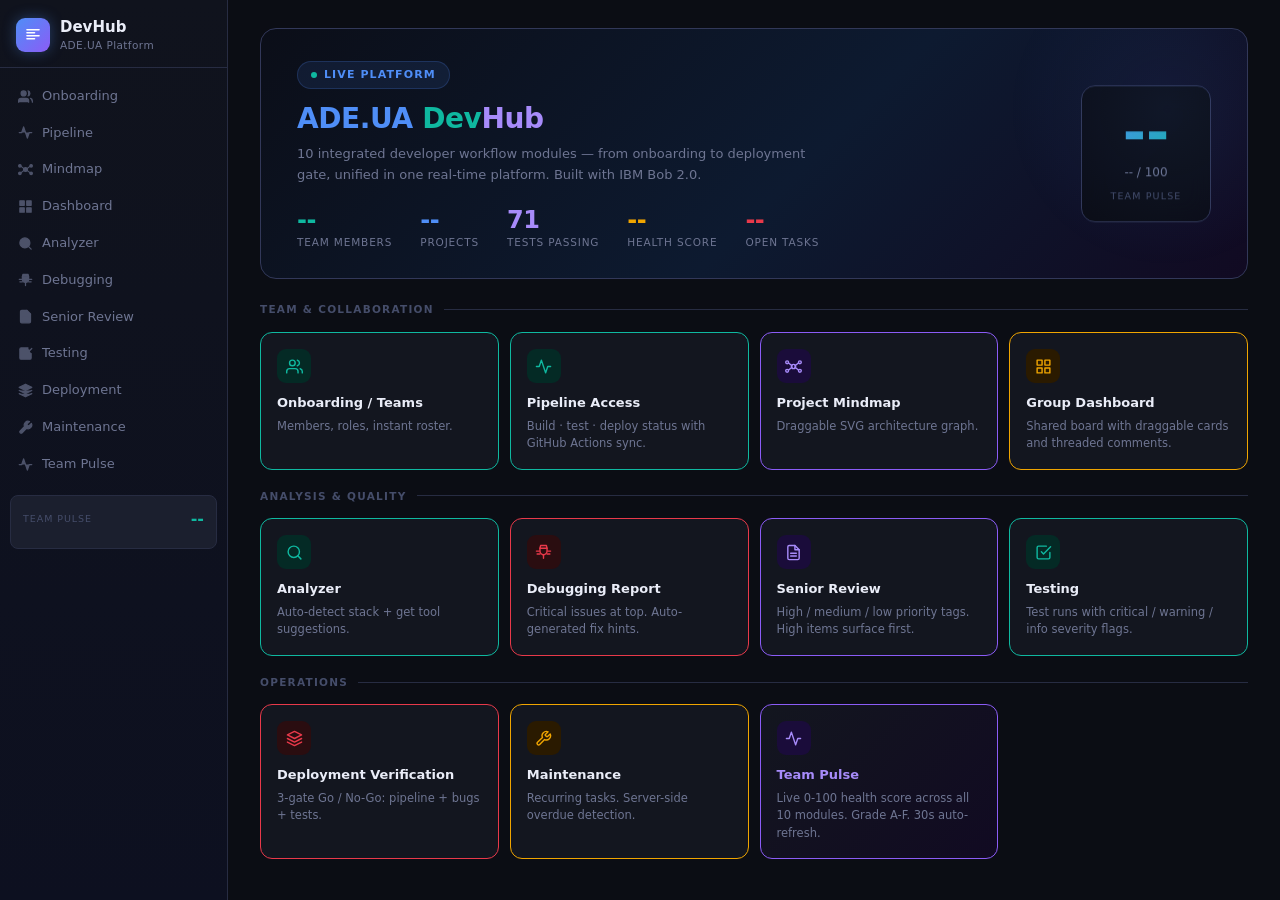
==== commit 9fa5c28b: "fix: repair broken Pipeline and Dashboard cards on home page (bad href, empty icon, swapped name/des" ====
--- a/frontend/index.html
+++ b/frontend/index.html
@@ -164,20 +164,20 @@
         <div class="mod-name">Onboarding / Teams</div>
         <div class="mod-desc">Members, roles, instant roster.</div>
       </a>
-      <a class="mod-card" href="pages/pipeline.html" style="--card-icon-bg:;--card-border:;--card-icon-color:;--card-icon-hover:;">
-        <div class="mod-icon"></div>
-        <div class="mod-name">Build · test · deploy status with GitHub Actions sync.</div>
-        <div class="mod-desc">pipeline</div>
+      <a class="mod-card" href="pages/pipeline.html" style="--card-icon-bg:var(--teal-dim);--card-border:var(--teal);--card-icon-color:var(--teal);--card-icon-hover:var(--teal);">
+        <div class="mod-icon"><svg viewBox="0 0 24 24" fill="none" stroke="currentColor" stroke-width="2" stroke-linecap="round" stroke-linejoin="round"><polyline points="22 12 18 12 15 21 9 3 6 12 2 12"/></svg></div>
+        <div class="mod-name">Pipeline Access</div>
+        <div class="mod-desc">Build · test · deploy status with GitHub Actions sync.</div>
       </a>
       <a class="mod-card" href="pages/mindmap.html" style="--card-icon-bg:var(--violet-dim);--card-border:var(--violet);--card-icon-color:var(--violet-bright);--card-icon-hover:var(--violet);">
         <div class="mod-icon"><svg viewBox="0 0 24 24" fill="none" stroke="currentColor" stroke-width="2" stroke-linecap="round" stroke-linejoin="round"><circle cx="12" cy="12" r="3"/><circle cx="3" cy="6" r="2"/><circle cx="21" cy="6" r="2"/><circle cx="3" cy="18" r="2"/><circle cx="21" cy="18" r="2"/><line x1="5" y1="7" x2="10" y2="11"/><line x1="19" y1="7" x2="14" y2="11"/><line x1="5" y1="17" x2="10" y2="13"/><line x1="19" y1="17" x2="14" y2="13"/></svg></div>
         <div class="mod-name">Project Mindmap</div>
         <div class="mod-desc">Draggable SVG architecture graph.</div>
       </a>
-      <a class="mod-card" href="pages/dashboard.html"board" style="--card-icon-bg:;--card-border:;--card-icon-color:;--card-icon-hover:;">
-        <div class="mod-icon"></div>
-        <div class="mod-name">Milanote-style board with cards and threaded comments.</div>
-        <div class="mod-desc">dashboard</div>
+      <a class="mod-card" href="pages/dashboard.html" style="--card-icon-bg:var(--ochre-dim);--card-border:var(--ochre-bright);--card-icon-color:var(--ochre-bright);--card-icon-hover:var(--ochre);">
+        <div class="mod-icon"><svg viewBox="0 0 24 24" fill="none" stroke="currentColor" stroke-width="2" stroke-linecap="round" stroke-linejoin="round"><rect x="3" y="3" width="7" height="7"/><rect x="14" y="3" width="7" height="7"/><rect x="14" y="14" width="7" height="7"/><rect x="3" y="14" width="7" height="7"/></svg></div>
+        <div class="mod-name">Group Dashboard</div>
+        <div class="mod-desc">Shared board with draggable cards and threaded comments.</div>
       </a>
     </div>
 
@@ -272,4 +272,4 @@
 setInterval(loadDash, 30000);
 </script>
 </body>
-</html>+</html>
--- a/frontend/static/style.css
+++ b/frontend/static/style.css
@@ -313,4 +313,4 @@
 .dot-pending { background: var(--text-dim); }
 
 /* -- Pulse ring (Team Pulse page) ----------------------------------------- */
-.pulse-ring-wrap { position: relative; display: inline-flex; align-items: center; justify-content: center; }+.pulse-ring-wrap { position: relative; display: inline-flex; align-items: center; justify-content: center; }
